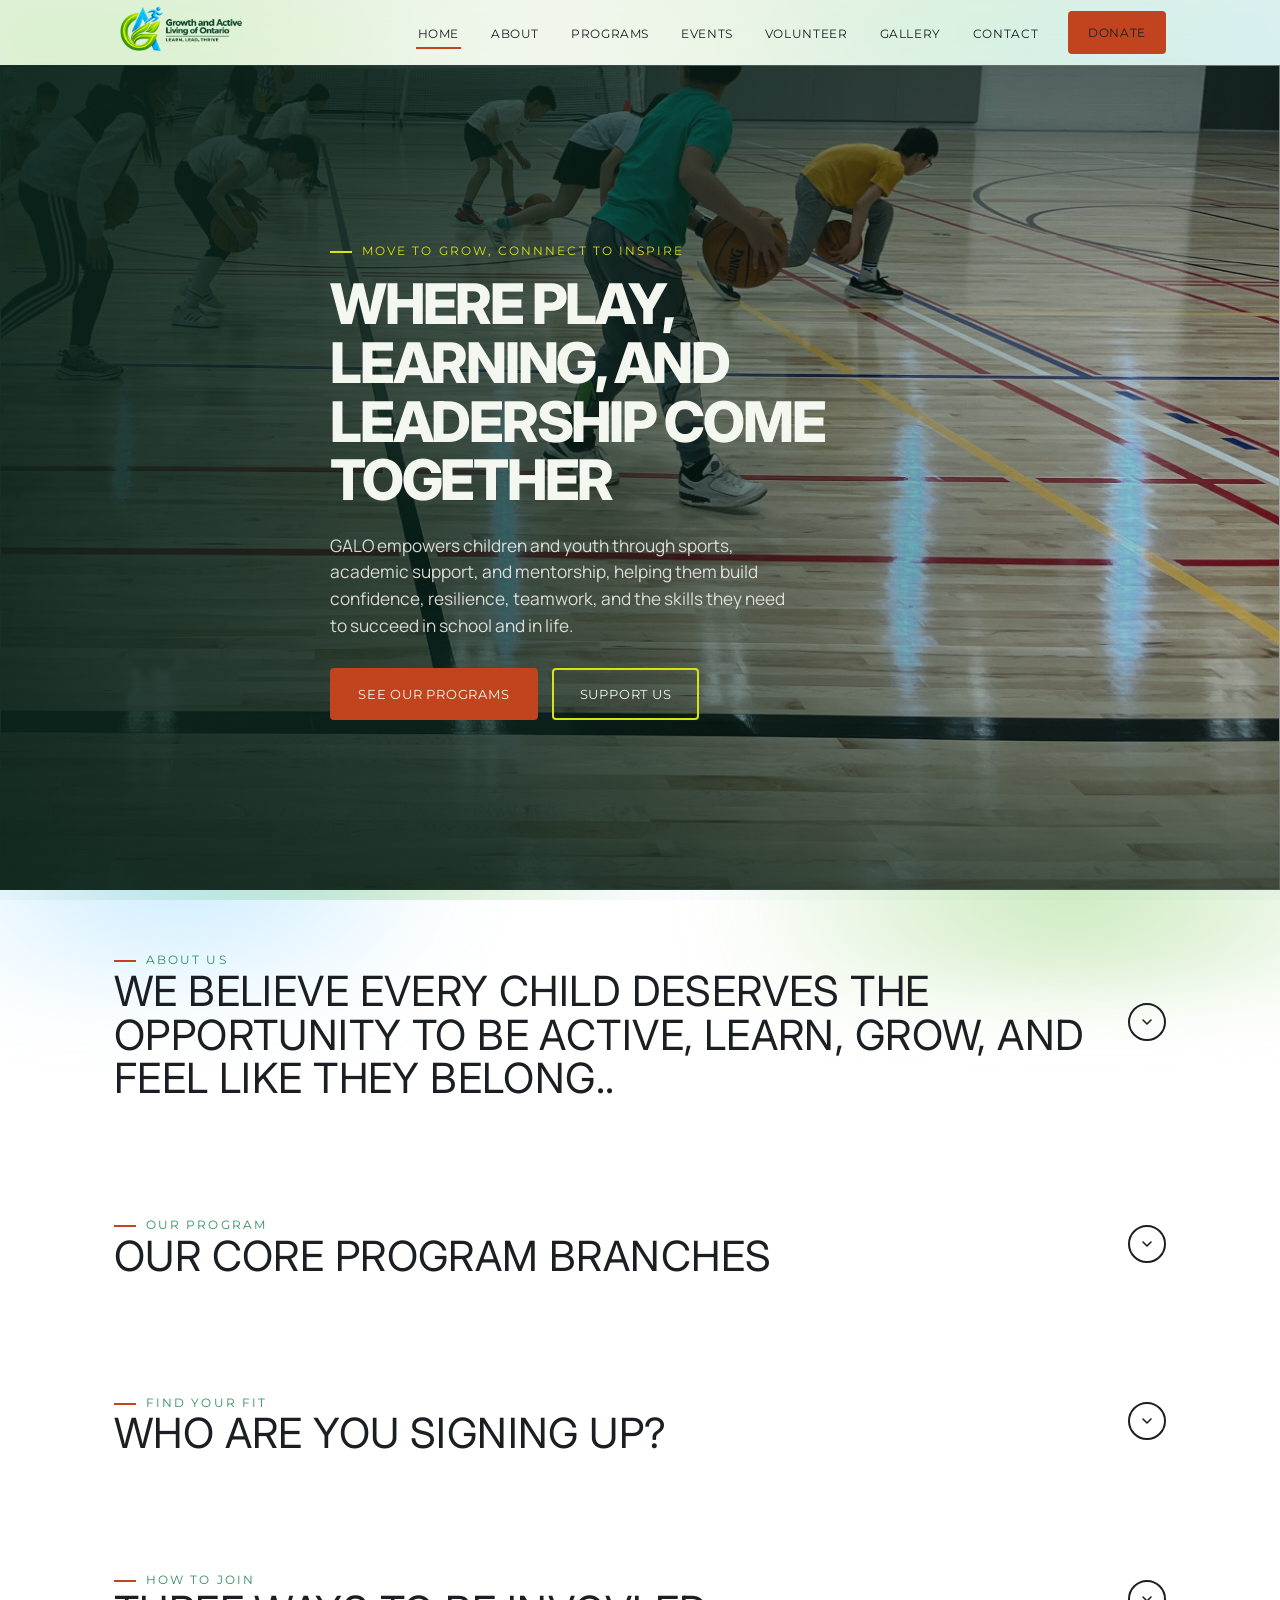
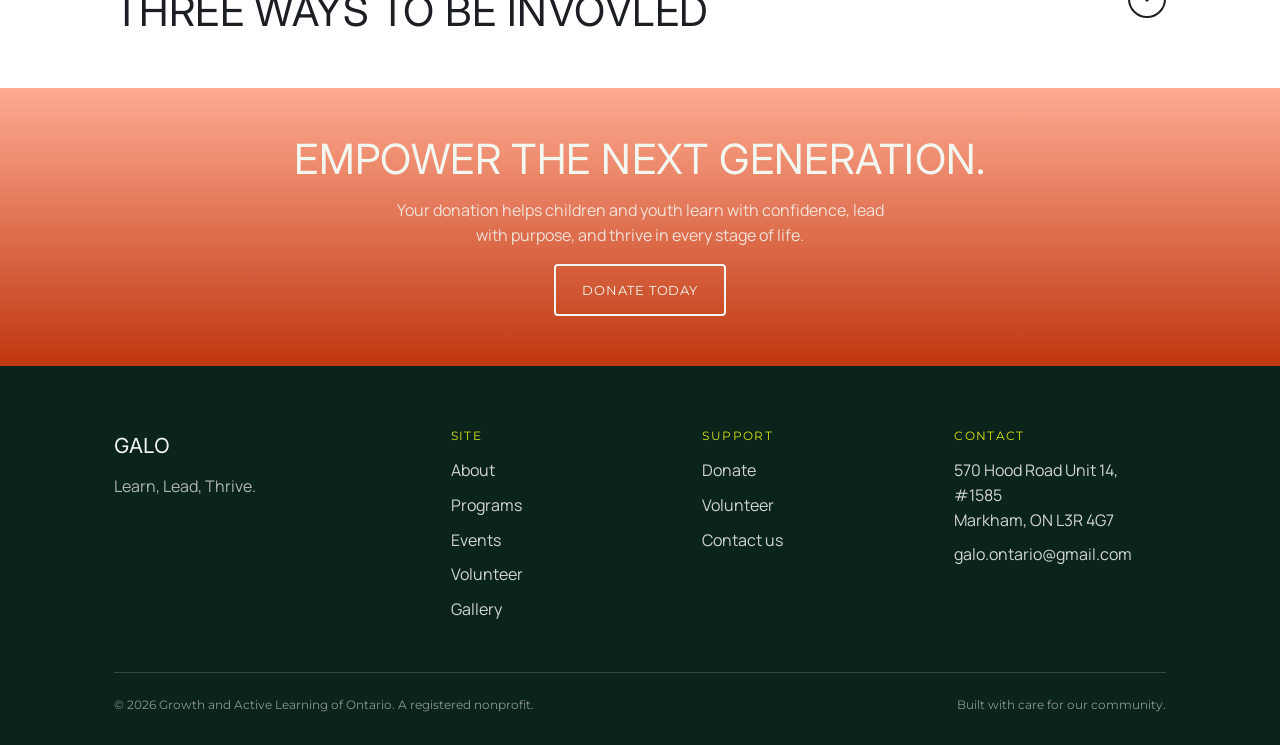
==== index.html @ 9fdf369d "Update Index page, added drop down and gallery page" ====
<!DOCTYPE html>
<html lang="en">
<head>
<meta charset="UTF-8">
<meta name="viewport" content="width=device-width, initial-scale=1.0">
<title>GALO — Growth and Active Living Organization of Ontario</title>
<meta name="description" content="GALO runs sports-based active living programs that build confidence, teamwork, and healthy habits in children and youth.">
<link rel="canonical" href="https://galo-on.org/" />
<link rel="icon" type="image/x-icon" href="images/favicon/favicon.ico">
<link rel="icon" type="image/png" sizes="16x16" href="images/favicon/favicon-16x16.png">
<link rel="icon" type="image/png" sizes="32x32" href="images/favicon/favicon-32x32.png">
<link rel="apple-touch-icon" sizes="180x180" href="images/favicon/apple-touch-icon.png">
<link rel="icon" type="image/png" sizes="192x192" href="images/favicon/android-chrome-192x192.png">
<link rel="preconnect" href="https://fonts.googleapis.com">
<link href="https://fonts.googleapis.com/css2?family=Anton&family=Work+Sans:wght@400;500;600&family=Space+Mono:wght@400;700&display=swap" rel="stylesheet">
<link rel="stylesheet" href="css/styles.css">
</head>
<body>

<!--Adding notice-->
<!-- <div class="launch-banner">
  <div class="wrap">
    <span>🎉 PROUDLY LAUNCHING: GALO (Growth and Active Learning of Ontario) IS NOW LIVE!</span>
  </div>
</div> -->

<header class="site-header">
  <div class="wrap">
    <a href="index.html" class="logo">
      <img src="images/GALO_Fullname_Logo_S1.png" alt="GALO">
    </a>
    <nav>
      <ul class="nav-links">
        <li><a href="index.html">Home</a></li>
        <li><a href="about.html">About</a></li>
        <li><a href="programs.html">Programs</a></li>
        <li><a href="events.html">Events</a></li>
        <li><a href="volunteer.html">Volunteer</a></li>
        <li><a href="gallery.html">Gallery</a></li>
        <li><a href="contact.html">Contact</a></li>
        <li><a href="donate.html" class="btn btn-primary">Donate</a></li>
      </ul>
    </nav>
    <button class="nav-toggle" aria-label="Toggle menu" aria-expanded="false"><span></span></button>
  </div>
</header>

<section class="hero">
  <div class="hero-bg" aria-hidden="true">
    <img src="images/blackboard.jpg" alt="" class="slide slide-1">
    <img src="images/drawing.JPG" alt="" class="slide slide-2">
    <img src="images/basketball.JPG" alt="" class="slide slide-3">
    <img src="images/bike.jpg" alt="" class="slide slide-4">
    <img src="images/treetop.jpg" alt="" class="slide slide-5">
    <img src="images/volunteer.jpg" alt="" class="slide slide-6">
    <div class="hero-bg-overlay"></div>
  </div>
  <div class="wrap">
    <div class="hero-copy">
      <span class="eyebrow">Move to Grow, Connnect to Inspire</span>
      <h1>Where play, learning, and leadership come together</h1>
      <p class="lede">GALO empowers children and youth through sports, academic support, and mentorship, helping them build confidence, resilience, teamwork, and the skills they need to succeed in school and in life.</p>
      <div class="hero-ctas">
        <a href="programs.html" class="btn btn-primary">See our programs</a>
        <a href="donate.html" class="btn btn-secondary btn-on-dark">Support us</a>
      </div>
    </div>
  </div>
</section>

<section class="accordion-section">
  <div class="wrap">
    <button type="button" class="accordion-toggle" aria-expanded="false">
      <div class="accordion-heading">
        <span class="eyebrow">About us</span>
        <h2>We believe every child deserves the opportunity to be active, learn, grow, and feel like they belong..</h2>
      </div>
      <span class="accordion-chevron" aria-hidden="true">
        <svg viewBox="0 0 24 24" fill="none" stroke="currentColor" stroke-width="2.4" stroke-linecap="round" stroke-linejoin="round"><path d="M6 9l6 6 6-6"/></svg>
      </span>
    </button>
    <div class="accordion-panel">
      <div class="two-col">
        <div>
          <p>GALO, which stands for Growth and Active Living Organization of Ontario, reflects its mission of empowering children and youth across Ontario through movement, mentorship, and personal growth.</p>
          <p>The organization promotes both mental and physical well-being by offering sports, recreational activities, and active living programs designed for children and youth of all abilities. Guided by the belief that every child deserves the opportunity to thrive, regardless of age or ability, GALO is committed to creating inclusive experiences that help young people build confidence, develop healthy habits, and reach their full potential.</p>
          <a href="about.html" class="card-link">Learn more about our organization</a>
        </div>
        <div class="quotes">
          <div class="quote-block">
            <div class="quote">
              "If you trust play, you will not have to control your child's development as much. Play will raise the child in ways you can never imagine."
            </div>
            <span class="quote-attr">
              — Vince Gowmon
            </span>
          </div>

          <div class="quote-block">
            <div class="quote">
              "Children learn as they play. Most importantly, in play children learn how to learn."
            </div>
            <span class="quote-attr">
              — O. Fred Donaldson
            </span>
          </div>
        </div>
      </div>
    </div>
  </div>
</section>

<!-- <div class="lane-divider">
  <div class="wrap">
    <span class="lane-badge">L2</span>
    <span class="lane-label">Programs</span>
    <hr>
  </div>
</div> -->

<section class="accordion-section">
  <div class="wrap">
    <button type="button" class="accordion-toggle" aria-expanded="false">
      <div class="accordion-heading">
        <span class="eyebrow">OUR PROGRAM</span>
        <h2>OUR CORE PROGRAM BRANCHES</h2>
      </div>
      <span class="accordion-chevron" aria-hidden="true">
        <svg viewBox="0 0 24 24" fill="none" stroke="currentColor" stroke-width="2.4" stroke-linecap="round" stroke-linejoin="round"><path d="M6 9l6 6 6-6"/></svg>
      </span>
    </button>
    <div class="accordion-panel">
      <p>GALO offers youth sports and academic development programs across our community. We provide premium, non-competitive multi-sport training and homework help where every child belongs.</p>
      <div class="grid grid-3">
        <div class="card" data-reveal>
          <span class="tag">Ages 6–12</span>
          <h3>Children Program</h3>
          <p>Multi-sport where kids built around teamwork and following through on commitments.</p>
          <a href="programs.html" class="card-link">Learn more</a>
        </div>
        <div class="card" data-reveal>
          <span class="tag">Ages 13–18</span>
          <h3>Youth Program</h3>
          <p>Older youth train younger participants and referee games, building leadership skills on top of athletic ones.</p>
          <a href="programs.html" class="card-link">Learn more</a>
        </div>
        <div class="card" data-reveal>
          <span class="tag">Family Fun</span>
          <h3>Drop-In Events</h3>
          <p>Enjoy fun-filled drop-in events where families can play, connect, and create lasting memories together.</p>
          <a href="programs.html" class="card-link">Learn more</a>
        </div>
      </div>
    </div>
  </div>
</section>

<!-- <div class="lane-divider">
  <div class="wrap">
    <span class="lane-badge">?</span>
    <span class="lane-label">Not sure where to start</span>
    <hr>
  </div>
</div> -->

<section class="accordion-section">
  <div class="wrap">
    <button type="button" class="accordion-toggle" aria-expanded="false">
      <div class="accordion-heading">
        <span class="eyebrow">Find your fit</span>
        <h2>Who are you signing up?</h2>
      </div>
      <span class="accordion-chevron" aria-hidden="true">
        <svg viewBox="0 0 24 24" fill="none" stroke="currentColor" stroke-width="2.4" stroke-linecap="round" stroke-linejoin="round"><path d="M6 9l6 6 6-6"/></svg>
      </span>
    </button>
    <div class="accordion-panel">
    <p>Tap an option and we'll point you to the right program in one click.</p>

    <div class="finder" data-finder>
      <div class="finder-buttons">
        <button type="button" class="finder-btn" data-finder-target="kids">A child, age 6–12</button>
        <button type="button" class="finder-btn" data-finder-target="teens">A youth, age 13–18</button>
        <!-- <button type="button" class="finder-btn" data-finder-target="adult">Myself (adult)</button> -->
        <button type="button" class="finder-btn" data-finder-target="family">Family - including Adult</button>
      </div>

      <div class="finder-result" data-finder-result hidden>
        <div class="finder-result-inner">
          <div data-finder-panel="kids" hidden>
            <span class="tag">Ages 6–12</span>
            <h3>Child Program</h3>
            <p>Multi-sport where kids built around teamwork and following through on commitments.</p>
            <a href="programs.html#register" class="btn btn-primary">Register for this program</a>
          </div>
          <div data-finder-panel="teens" hidden>
            <span class="tag">Ages 13–18</span>
            <h3>Youth Leadership Sports</h3>
            <p>Teens train alongside younger leagues as junior coaches and referees, building leadership on top of the sports they already play.</p>
            <a href="programs.html#register" class="btn btn-primary">Register for this program</a>
          </div>
          <!-- <div data-finder-panel="adult" hidden>
            <span class="tag">Adults, all levels</span>
            <h3>Adult Rec &amp; Fitness Nights</h3>
            <p>Weekly drop-in basketball, soccer, and fitness circuits — no team commitment required, just show up on Wednesdays.</p>
            <a href="programs.html#register" class="btn btn-primary">Register for this program</a>
          </div> -->
          <div data-finder-panel="family" hidden>
            <span class="tag">All ages</span>
            <h3>Family Fun Time</h3>
            <p>Our Drop In events, family and friends fun time!</p>
            <a href="events.html" class="btn btn-primary">See upcoming clinic dates</a>
          </div>
        </div>
      </div>
    </div>
    </div>
  </div>
</section>

<!-- <div class="lane-divider">
  <div class="wrap">
    <span class="lane-badge">!</span>
    <span class="lane-label">Get involved</span>
    <hr>
  </div>
</div> -->

<section class="accordion-section">
  <div class="wrap">
    <button type="button" class="accordion-toggle" aria-expanded="false">
      <div class="accordion-heading">
        <span class="eyebrow">How to join</span>
        <h2>Three ways to be invovled</h2>
      </div>
      <span class="accordion-chevron" aria-hidden="true">
        <svg viewBox="0 0 24 24" fill="none" stroke="currentColor" stroke-width="2.4" stroke-linecap="round" stroke-linejoin="round"><path d="M6 9l6 6 6-6"/></svg>
      </span>
    </button>
    <div class="accordion-panel">
      <div class="steps">
        <div class="step" data-reveal>
          <span class="step-num">01</span>
          <div>
            <h3>Join a program</h3>
            <p>Sign your child up for a program, or grab a spot in the drop-in events.</p>
          </div>
        </div>
        <div class="step" data-reveal>
          <span class="step-num">02</span>
          <div>
            <h3>Volunteer your time</h3>
            <p>Sports programs, community events, coaching and mentoring, and many more!</p>
          </div>
        </div>
        <div class="step" data-reveal>
          <span class="step-num">03</span>
          <div>
            <h3>Support with a gift</h3>
            <p>We welcome donations!</p>
            <p class="donation-note">
              *Your contribution directly funds our youth initiatives. As a non-profit organization, we cannot issue tax receipts for donations. However, your support is invaluable in helping us continue our mission of empowering children and youth through sports and active learning.
            </p>
          </div>
        </div>
      </div>
    </div>
  </div>
</section>

<section class="cta-banner">
  <div class="wrap">
    <h2>Empower the Next Generation.</h2>
    <p>Your donation helps children and youth learn with confidence, lead with purpose, and thrive in every stage of life.</p>
    <a href="donate.html" class="btn btn-secondary">Donate today</a>
  </div>
</section>

<footer class="site-footer">
  <div class="wrap">
    <div class="footer-grid">
      <div>
        <div class="footer-logo">GALO</div>
        <p style="color: rgba(246,245,239,0.7); max-width: 32ch;">Learn, Lead, Thrive.</p>
      </div>
      <div>
        <h4>Site</h4>
        <ul>
          <li><a href="about.html">About</a></li>
          <li><a href="programs.html">Programs</a></li>
          <li><a href="events.html">Events</a></li>
          <li><a href="volunteer.html">Volunteer</a></li>
          <li><a href="gallery.html">Gallery</a></li>
        </ul>
      </div>
      <div>
        <h4>Support</h4>
        <ul>
          <li><a href="donate.html">Donate</a></li>
          <li><a href="volunteer.html">Volunteer</a></li>
          <li><a href="contact.html">Contact us</a></li>
        </ul>
      </div>
      <div>
        <h4>Contact</h4>
        <ul>
          <li>570 Hood Road Unit 14, #1585<br>Markham, ON L3R 4G7</li>
          <li><a href="mailto:galo.ontario@gmail.com">galo.ontario@gmail.com</a></li>
          <!-- <li>(555) 010-2020</li> -->
        </ul>
      </div>
    </div>
    <div class="footer-bottom">
      <span>&copy; 2026 Growth and Active Learning of Ontario. A registered nonprofit.</span>
      <span>Built with care for our community.</span>
    </div>
  </div>
</footer>

<script src="js/main.js"></script>
</body>
</html>
---- css/styles.css ----
/* ==========================================================================
   GALO — Growth and Active Learning of Ontario
   ========================================================================== */

@import url('https://fonts.googleapis.com/css2?family=Inter:wght@400;500;600;700&family=Manrope:wght@400;500;600;700;800&family=Space+Mono:wght@400;700&family=Montserrat:wght@400;500;600;700;800&family=Poppins:wght@400;500;600;700;800&family=Syne:wght@400;500;600;700;800&display=swap');

:root {
  /* Color */
  --forest: #14392C;
  --forest-deep: #0B241B;
  --turf: #2F8F5B;
  --turf-light: #45AC72;
  --chalk: #F3F7F0;
  --chalk-dim: #E4ECDC;
  --optic: #d9e313;
  --clay: #C1441E;
  --orange: #ffab92;
  --orange-dark: #bf370f;
  --ink: #1B1E22;
  --ink-soft: #4A5058;
  --light-green: #8DD06C;
  --dark-green: #115D33;
  --light-blue: #90E0EF;
  --dark-blue: #03045E;
  --line: rgba(0, 1, 1, 0.12);
  --line-on-dark: rgba(246, 245, 239, 0.18);

  /* Type */
  --font-display: "Inter", sans-serif;
  --font-body: "Manrope", sans-serif;
  --font-mono: "Montserrat", monospace;

  /* Layout */
  --max-w: 1180px;
  --gutter: clamp(20px, 5vw, 64px);
  --radius: 4px;
}

* { box-sizing: border-box; }
html { scroll-behavior: smooth; }

body {
  margin: 0;
  font-family: var(--font-body);
  color: var(--ink);
  line-height: 1.55;
  -webkit-font-smoothing: antialiased;
  overflow-x: hidden;

  background:
    radial-gradient(circle at 12% 8%, rgba(141,208,108,.55), transparent 30%),
    radial-gradient(circle at 88% 18%, rgba(116,205,255,.55), transparent 32%),
    radial-gradient(circle at 25% 88%, rgba(141,208,108,.45), transparent 28%),
    linear-gradient(180deg, var(--chalk) 0%, #f9fcfd 100%);

  background-attachment: fixed;
  position: relative;
}

/* Soft background glow — layer 1 (slow drift) */

body::before{
  content:"";
  position:fixed;
  inset:-10%;
  z-index:-2;
  pointer-events:none;

  background:
      radial-gradient(circle 420px at 8% 12%, rgba(141,208,108,.55), transparent),
      radial-gradient(circle 520px at 92% 18%, rgba(116,205,255,.55), transparent),
      radial-gradient(circle 360px at 78% 88%, rgba(141,208,108,.45), transparent);

  filter: blur(35px);
  animation: driftA 6s ease-in-out infinite alternate;
  will-change: transform;
}

/* Soft background glow — layer 2 (counter drift, adds depth) */

body::after{
  content:"";
  position:fixed;
  inset:-10%;
  z-index:-2;
  pointer-events:none;

  background:
      radial-gradient(circle 300px at 20% 82%, rgba(116,205,255,.45), transparent),
      radial-gradient(circle 460px at 70% 6%, rgba(141,208,108,.45), transparent);

  filter: blur(40px);
  animation: driftB 7s ease-in-out infinite alternate;
  will-change: transform;
}

@keyframes driftA {
  0%   { transform: translate(0, 0) scale(1); }
  50%  { transform: translate(2%, -1.5%) scale(1.04); }
  100% { transform: translate(-1.5%, 2%) scale(1); }
}

@keyframes driftB {
  0%   { transform: translate(0, 0) scale(1.02); }
  50%  { transform: translate(-2%, 1.5%) scale(1); }
  100% { transform: translate(1.5%, -2%) scale(1.05); }
}

img { max-width: 100%; display: block; }
a { color: inherit; }

.launch-banner {
  background: var(--clay);
  color: var(--chalk);
  text-align: center;
  padding: 10px 0;
}
.launch-banner span {
  font-family: var(--font-mono);
  font-size: 0.85rem;
  letter-spacing: 0.06em;
}

.wrap {
  max-width: var(--max-w);
  margin: 0 auto;
  padding-left: var(--gutter);
  padding-right: var(--gutter);
}

h1, h2, h3, h4 {
  font-family: var(--font-display);
  font-weight: 400;
  letter-spacing: 0.01em;
  line-height: 1.05;
  margin: 0 0 0.4em;
  text-transform: uppercase;
}

h1 { font-size: clamp(2.4rem, 5.5vw, 4.2rem); font-weight: 800; letter-spacing: -0.04em;}
h2 { font-size: clamp(1.8rem, 4vw, 2.6rem); }
h3 { font-size: 1.25rem; }

p { margin: 0 0 1em; color: var(--ink-soft); }

.donation-note {
  font-size: 0.8rem;
  color: #5b5a5a;
  margin-top: 0rem;
}

.eyebrow {
  display: inline-flex;
  align-items: center;
  gap: 10px;
  font-family: var(--font-mono);
  font-size: 0.72rem;
  letter-spacing: 0.18em;
  text-transform: uppercase;
  color: var(--turf);
  margin-bottom: 14px;
}
.eyebrow::before {
  content: "";
  width: 22px;
  height: 2px;
  background: var(--clay);
  display: inline-block;
}

/* Buttons -------------------------------------------------------------- */
.btn {
  display: inline-flex;
  align-items: center;
  gap: 8px;
  font-family: var(--font-mono);
  font-size: 0.82rem;
  letter-spacing: 0.06em;
  text-transform: uppercase;
  text-decoration: none;
  padding: 14px 26px;
  border-radius: var(--radius);
  border: 2px solid var(--forest);
  transition: transform 0.15s ease, background 0.15s ease, color 0.15s ease;
}
.btn-primary {
  background: var(--clay);
  border-color: var(--clay);
  color: var(--chalk);
}
.btn-primary:hover { transform: translateY(-2px); background: #a83a19; }
.btn-secondary {
  background: transparent;
  color: var(--forest);
}
.btn-secondary:hover { transform: translateY(-2px); background: var(--forest); color: var(--chalk); }
.btn-on-dark {
  border-color: var(--optic);
  color: var(--chalk);
}
.btn-on-dark:hover { background: var(--optic); color: var(--forest-deep); }

/* Header / nav ----------------------------------------------------------- */
.site-header {
  position: sticky;
  top: 0;
  z-index: 50;
  background: rgba(243, 247, 240, 0.72);
  backdrop-filter: blur(14px) saturate(140%);
  -webkit-backdrop-filter: blur(14px) saturate(140%);
  /* border-bottom: 2px dashed var(--line); */
}
.site-header .wrap {
  display: flex;
  align-items: center;
  justify-content: space-between;
  padding-top: 5px;
  padding-bottom: 5px;
}
.logo {
  font-family: var(--font-display);
  font-size: 1.4rem;
  text-decoration: none;
  color: var(--forest);
  letter-spacing: 0.02em;
  display: flex;
  align-items: center;
  gap: 10px;
  flex-shrink: 0;
}

.logo img {
  height: 95px;
  width: auto;
  margin-top: -20px;
  margin-bottom: -20px;
  flex-shrink: 0;
}

.logo .dot { width: 10px; height: 10px; border-radius: 50%; background: var(--clay); display: inline-block; }

@media (max-width: 480px) {
  .logo img {
    height: 70px;
    margin-top: -12px;
    margin-bottom: -12px;
  }
}

.nav-links {
  display: flex;
  gap: 28px;
  list-style: none;
  margin: 0;
  padding: 0;
  align-items: center;
}
.nav-links a {
  text-decoration: none;
  font-family: var(--font-mono);
  font-size: 0.78rem;
  letter-spacing: 0.05em;
  text-transform: uppercase;
  color: var(--ink);
  padding: 6px 2px;
  border-bottom: 2px solid transparent;
}
.nav-links a:hover, .nav-links a.active { border-bottom-color: var(--clay); }
.nav-links .btn { padding: 10px 18px; }

.nav-toggle {
  display: none;
  background: none;
  border: 2px solid var(--forest);
  border-radius: var(--radius);
  padding: 8px 10px;
  cursor: pointer;
}
.nav-toggle span, .nav-toggle span::before, .nav-toggle span::after {
  content: ""; display: block; width: 20px; height: 2px; background: var(--forest); position: relative;
}
.nav-toggle span::before { position: absolute; top: -6px; }
.nav-toggle span::after { position: absolute; top: 6px; }

/* Hero -------------------------------------------------------------------*/
.hero {
  background: linear-gradient(180deg, var(--light-green) 0%, var(--dark-green) 70%);
  color: var(--chalk);
  position: relative;
  overflow: hidden;
}
.hero .wrap {
  padding-top: clamp(20px, 3vw, 20px);
  padding-bottom: clamp(20px, 3vw, 20px);
  display: grid;
  grid-template-columns: 1fr 1.15fr;
  gap: 40px;
  align-items: center;
  position: relative;
  z-index: 2;
}
.hero h1 { color: var(--chalk); font-size: clamp(2.2rem, 4.5vw, 3.5rem); }
.hero .eyebrow { color: var(--optic); }
.hero .eyebrow::before { background: var(--optic); }
.hero p.lede { color: rgba(246,245,239,0.85); font-size: 1.08rem; max-width: 42ch; }
.hero-ctas { display: flex; gap: 14px; flex-wrap: wrap; margin-top: 28px; }
/* .hero-lanes {
  position: absolute; inset: 0;
  background: repeating-linear-gradient(
    180deg,
    transparent 0px, transparent 46px,
    rgba(246,245,239,0.05) 46px, rgba(246,245,239,0.05) 48px
  );
  z-index: 1;
} */
.hero-side-fact {
  border-left: 2px solid var(--optic);
  padding-left: 18px;
  font-family: var(--font-mono);
  font-size: 0.85rem;
  color: rgba(246,245,239,0.75);
}

.hero-frame {
    position: relative;
    width: 100%;
    aspect-ratio: 4/3;
    overflow: hidden;

    box-shadow:
        0 10px 25px rgba(0,0,0,.12),
        0 30px 70px rgba(17,93,51,.22),
        0 0 60px rgba(141,208,108,.18);

    transition:
      transform .35s ease,
      box-shadow .35s ease;
}

.hero-slideshow {
    position: relative;
    width: 100%;
    aspect-ratio: 4/3;

    overflow: hidden;
    border-radius: 24px;
}

.hero-slideshow:hover {
    transform:
        translateY(-6px)
        scale(1.01);

    box-shadow:
        0 20px 45px rgba(0,0,0,.18),
        0 40px 90px rgba(17,93,51,.28),
        0 0 80px rgba(141,208,108,.25);
}

.hero-slideshow .slide {
    position: absolute;
    inset: 0;

    width: 100%;
    height: 100%;

    object-fit: cover;
    display: block;
    background: transparent;
    border-radius: inherit;
}

.hero-slideshow::after {
    content: "";

    position: absolute;
    inset: 0;

   background:
           /* top */
        linear-gradient(to bottom,
            rgba(141,208,108,.30) 0%,
            transparent 12%),

        /* bottom */
        linear-gradient(to top,
            rgba(17,93,51,.45) 0%,
            transparent 18%),

        /* left */
        linear-gradient(to right,
            rgba(70,150,70,.25) 0%,
            transparent 10%),

        /* right */
        linear-gradient(to left,
            rgba(40,100,50,.25) 0%,
            transparent 10%);

    /* pointer-events: none; */
}

.hero-slideshow img {
  position: absolute;
  inset: 0;
  width: 100%;
  height: 100%;
  object-fit: cover;
}

.hero-slideshow .slide {
    animation:
        fade 24s infinite ease-in-out,
        zoom 24s infinite linear;
    animation-fill-mode: backwards;
}

@keyframes zoom {
    from {
        transform: scale(1);
    }
    to {
        transform: scale(1.08);
    }
}

.hero-slideshow img:nth-child(1) {
  animation-delay: 0s;
}

.hero-slideshow img:nth-child(2) {
  animation-delay: 4s;
}

.hero-slideshow img:nth-child(3) {
  animation-delay: 8s;
}

.hero-slideshow img:nth-child(4) {
  animation-delay: 12s;
}

.hero-slideshow img:nth-child(5) {
  animation-delay: 16s;
}

.hero-slideshow img:nth-child(6) {
  animation-delay: 20s;
}

@keyframes fade {
  0%   { opacity: 0; }
  4%   { opacity: 1; }   /* fade in */
  15%  { opacity: 1; }   /* stay visible */
  18%  { opacity: 0; }   /* slow fade out */
  100% { opacity: 0; }
}

@media (prefers-reduced-motion: reduce) {
  .hero-slideshow .slide { animation: none; opacity: 0; }
  .hero-slideshow .slide-1 { opacity: 1; }
}

/* Plain sections (no gradient class) — give them the same living glow ---- */
section:not([class]) {
  position: relative;
  isolation: isolate;
  overflow: hidden;
}
section:not([class])::before {
  content: "";
  position: absolute;
  inset: -20%;
  z-index: -1;
  pointer-events: none;

  background:
    radial-gradient(circle 380px at 12% 18%, rgba(141,208,108,.55), transparent),
    radial-gradient(circle 420px at 88% 82%, rgba(116,205,255,.55), transparent);

  filter: blur(40px);
  animation: driftA 5s ease-in-out infinite alternate;
}

/* Lane divider — signature section break --------------------------------- */
.lane-divider {
  position: relative;
  padding: 10px 0;
  /* background: repeating-linear-gradient(
    180deg,
    var(--chalk-dim) 0px, var(--chalk-dim) 3px,
    transparent 3px, transparent 14px
  ); */
  margin: 0;
}
.lane-divider .wrap { display: flex; align-items: center; gap: 16px; padding-top: 6px; padding-bottom: 6px; }
.lane-badge {
  width: 34px; height: 34px; border-radius: 50%;
  border: 2px solid var(--forest);
  display: flex; align-items: center; justify-content: center;
  font-family: var(--font-mono); font-size: 0.75rem; color: var(--forest);
  flex-shrink: 0; background: var(--chalk);
}
.lane-label {
  font-family: var(--font-mono);
  font-size: 0.72rem;
  letter-spacing: 0.2em;
  text-transform: uppercase;
  color: var(--ink-soft);
}
.lane-divider hr { flex: 1; border: none; border-top: 2px solid var(--line); margin: 0; }

/* Sections ----------------------------------------------------------------*/
section { padding: clamp(20px, 4vw, 50px) 0; }
.section-turf { background: linear-gradient(180deg, var(--light-blue) 0%, var(--dark-blue) 70%) }
.section-turf h2, .section-turf .eyebrow { color: var(--chalk); }
.section-turf p {color: #9adf65; }
.section-turf .eyebrow::before { background: var(--optic); }
.section-navy { background: var(--forest); color: var(--chalk); }
.section-navy h2 { color: var(--chalk); }
.section-head { max-width: 100ch; margin-bottom: 44px; }

/* Scoreboard stat strip ---------------------------------------------------*/
.scoreboard {
  background: var(--forest-deep);
  border-radius: var(--radius);
  display: grid;
  grid-template-columns: repeat(auto-fit, minmax(150px, 1fr));
}
.scoreboard .stat {
  padding: 30px 24px;
  border-right: 1px solid var(--line-on-dark);
  text-align: center;
}
.scoreboard .stat:last-child { border-right: none; }
.scoreboard .stat .num {
  font-family: var(--font-mono);
  font-size: clamp(1.9rem, 4vw, 2.6rem);
  color: var(--optic);
  display: block;
  letter-spacing: 0.02em;
}
.scoreboard .stat .label {
  font-family: var(--font-mono);
  font-size: 0.68rem;
  letter-spacing: 0.1em;
  text-transform: uppercase;
  color: rgba(246,245,239,0.7);
  margin-top: 6px;
  display: block;
}

/* Card grids ---------------------------------------------------------------*/
.grid {
  display: grid;
  gap: 26px;
}

.grid-3 { grid-template-columns: repeat(auto-fit, minmax(min(360px, 100%), 1fr)); }
.grid-2 { grid-template-columns: repeat(auto-fit, minmax(min(360px, 100%), 1fr)); }

.card {
  background: #fff;
  border: 2px solid var(--line);
  border-radius: var(--radius);
  padding: 28px;
  transition: border-color 0.15s ease, transform 0.15s ease;
}
.card:hover { border-color: var(--turf); transform: translateY(-3px); }
.card .tag {
  font-family: var(--font-mono);
  font-size: 0.68rem;
  letter-spacing: 0.1em;
  text-transform: uppercase;
  color: var(--clay);
  display: block;
  margin-bottom: 10px;
}
.card h3 { margin-bottom: 10px; }
.card p:last-child { margin-bottom: 0; }
.card p { color: var(--ink-soft); }
.card a.card-link {
  font-family: var(--font-mono);
  font-size: 0.78rem;
  text-transform: uppercase;
  letter-spacing: 0.05em;
  text-decoration: none;
  color: var(--forest);
  border-bottom: 2px solid var(--clay);
  padding-bottom: 2px;
}

.program {
  margin: 1.5rem 0;
}

/* Numbered steps (a real sequence, so numbers are earned) ------------------*/
.steps { counter-reset: step; display: grid; gap: 0; }
.step {
  display: grid;
  grid-template-columns: 70px 1fr;
  gap: 20px;
  padding: 26px 0;
  border-top: 2px solid var(--line);
}
.step:last-child { border-bottom: 2px solid var(--line); }
.step .step-num {
  font-family: var(--font-mono);
  font-size: 1.6rem;
  color: var(--clay);
}
.step h3 { margin-bottom: 6px; }

/* Quote / -------------------------------------------------------*/
.quote-block {
  margin-bottom: 3rem;
}

.quote-block:last-child {
  margin-bottom: 0;
}

.quote {
  border-left: 4px solid var(--optic);
  padding-left: 26px;
  font-family: var(--font-display);
  font-size: clamp(1.3rem, 2.6vw, 1.9rem);
  font-style: italic;
  text-transform: none;
  line-height: 1.3;
  max-width: 46ch;
}
.quote-attr {
  display: block;
  font-family: var(--font-mono);
  font-size: 0.8rem;
  text-transform: uppercase;
  letter-spacing: 0.05em;
  color: var(--ink-soft);
  margin-top: 16px;
}

/* CTA banner -----------------------------------------------------------------*/
.cta-banner {
  background: linear-gradient(180deg, var(--orange) 0%, var(--orange-dark) 100%);
  color: var(--chalk);
  text-align: center;
}
.cta-banner h2 { color: var(--chalk); }
.cta-banner p { color: rgba(246,245,239,0.85); max-width: 50ch; margin-left: auto; margin-right: auto; }
.cta-banner .btn-secondary { border-color: var(--chalk); color: var(--chalk); }
.cta-banner .btn-secondary:hover { background: var(--chalk); color: var(--clay); }

/* Tables (events) --------------------------------------------------------*/
.event-table { width: 100%; border-collapse: collapse; }
.event-table th, .event-table td {
  text-align: left;
  padding: 16px 12px;
  border-bottom: 2px solid var(--line);
}
.event-table th {
  font-family: var(--font-mono);
  font-size: 0.7rem;
  letter-spacing: 0.1em;
  text-transform: uppercase;
  color: var(--ink-soft);
}
.event-table .date-badge {
  font-family: var(--font-mono);
  background: var(--forest);
  color: var(--optic);
  padding: 6px 10px;
  border-radius: var(--radius);
  font-size: 0.78rem;
  display: inline-block;
}

/* Forms --------------------------------------------------------------------*/
.form-grid { display: grid; gap: 20px; max-width: 620px; }
.field { display: flex; flex-direction: column; gap: 8px; }
.field label {
  font-family: var(--font-mono);
  font-size: 0.72rem;
  letter-spacing: 0.08em;
  text-transform: uppercase;
  color: var(--ink-soft);
}
.field input, .field select, .field textarea {
  font-family: var(--font-body);
  font-size: 1rem;
  padding: 12px 14px;
  border: 2px solid var(--line);
  border-radius: var(--radius);
  background: #fff;
  color: var(--ink);
}
.field input:focus, .field select:focus, .field textarea:focus {
  outline: none;
  border-color: var(--turf);
}
.field-row { display: grid; grid-template-columns: 1fr 1fr; gap: 20px; }
.form-note { font-size: 0.85rem; color: var(--ink-soft); }
.form-success {
  display: none;
  background: var(--turf);
  color: var(--chalk);
  padding: 18px 22px;
  border-radius: var(--radius);
  font-family: var(--font-mono);
  font-size: 0.9rem;
}
.form-success.visible { display: block; }

/* Donate tiers ---------------------------------------------------------------*/
.tier-grid { display: grid; grid-template-columns: repeat(auto-fit, minmax(220px, 1fr)); gap: 22px; }
.tier {
  border: 2px solid var(--line);
  border-radius: var(--radius);
  padding: 26px;
  text-align: center;
  background: #fff;
}
.tier .amount {
  font-family: var(--font-mono);
  font-size: 2rem;
  color: var(--clay);
  display: block;
  margin-bottom: 10px;
}
.tier.featured { border-color: var(--turf); border-width: 3px; position: relative; }
.tier.featured::before {
  content: "MOST COMMON";
  position: absolute; top: -13px; left: 50%; transform: translateX(-50%);
  background: var(--turf); color: var(--chalk);
  font-family: var(--font-mono); font-size: 0.62rem; letter-spacing: 0.1em;
  padding: 4px 10px; border-radius: 999px;
}

/* Values / icons grid -----------------------------------------------------*/
.value-item { text-align: left; }
.value-icon {
  width: 44px; height: 44px;
  border: 2px solid var(--forest);
  border-radius: 50%;
  display: flex; align-items: center; justify-content: center;
  margin-bottom: 16px;
}

/* Embedded Google Form / Calendar ------------------------------------------*/
.embed-frame {
  width: 100%;
  border: 2px solid var(--line);
  border-radius: var(--radius);
  background: var(--light-blue);
  overflow: hidden;
}
.embed-frame iframe {
  width: 100%;
  border: none;
  background: var(--light-blue);
  display: block;
}
.embed-note {
  display: flex;
  align-items: center;
  gap: 10px;
  font-family: var(--font-mono);
  font-size: 0.78rem;
  color: var(--ink-soft);
  background: var(--light-blue);
  border-radius: var(--radius);
  padding: 12px 16px;
  margin-bottom: 20px;
}

.add-to-cal {
  display: inline-flex;
  align-items: center;
  gap: 6px;
  font-family: var(--font-mono);
  font-size: 0.68rem;
  letter-spacing: 0.05em;
  text-transform: uppercase;
  text-decoration: none;
  color: var(--forest);
  border: 2px solid var(--forest);
  border-radius: var(--radius);
  padding: 6px 12px;
  white-space: nowrap;
  transition: background 0.15s ease, color 0.15s ease;
}
.add-to-cal:hover { background: var(--forest); color: var(--chalk); }

.calendar-cta {
  display: flex;
  justify-content: space-between;
  align-items: center;
  flex-wrap: wrap;
  gap: 16px;
  margin-bottom: 30px;
}

/* Program finder (interactive) ---------------------------------------------*/
.finder-buttons {
  display: flex;
  flex-wrap: wrap;
  gap: 14px;
}
.finder-btn {
  font-family: var(--font-mono);
  font-size: 0.82rem;
  letter-spacing: 0.03em;
  text-transform: uppercase;
  background: #fff;
  border: 2px solid var(--line);
  border-radius: var(--radius);
  padding: 16px 22px;
  cursor: pointer;
  color: var(--ink);
  transition: border-color 0.15s ease, background 0.15s ease, color 0.15s ease, transform 0.15s ease;
}
.finder-btn:hover { border-color: var(--turf); transform: translateY(-2px); }
.finder-btn.active {
  background: var(--forest);
  border-color: var(--forest);
  color: var(--chalk);
}
.finder-result {
  margin-top: 26px;
  border: 2px solid var(--turf);
  border-radius: var(--radius);
  background: #fff;
  overflow: hidden;
  max-height: 0;
  transition: max-height 0.35s ease;
}
.finder-result.open { max-height: 400px; }
.finder-result-inner { padding: 28px; }
.finder-result [data-finder-panel] { animation: finder-fade 0.3s ease; }
@keyframes finder-fade {
  from { opacity: 0; transform: translateY(6px); }
  to { opacity: 1; transform: translateY(0); }
}

/* Scroll-reveal ---------------------------------------------------------------*/
[data-reveal] {
  opacity: 0;
  transform: translateY(16px);
  transition: opacity 0.5s ease, transform 0.5s ease;
}
[data-reveal].in-view {
  opacity: 1;
  transform: translateY(0);
}
.grid [data-reveal]:nth-child(1) { transition-delay: 0s; }
.grid [data-reveal]:nth-child(2) { transition-delay: 0.08s; }
.grid [data-reveal]:nth-child(3) { transition-delay: 0.16s; }
.grid [data-reveal]:nth-child(4) { transition-delay: 0.24s; }
.grid [data-reveal]:nth-child(5) { transition-delay: 0.32s; }
.grid [data-reveal]:nth-child(6) { transition-delay: 0.4s; }
.steps [data-reveal]:nth-child(1) { transition-delay: 0s; }
.steps [data-reveal]:nth-child(2) { transition-delay: 0.1s; }
.steps [data-reveal]:nth-child(3) { transition-delay: 0.2s; }

/* Footer ---------------------------------------------------------------------*/
.site-footer {
  background: var(--forest-deep);
  color: rgba(246,245,239,0.85);
  padding: 64px 0 30px;
}
.footer-grid {
  display: grid;
  grid-template-columns: 1.4fr 1fr 1fr 1fr;
  gap: 40px;
  padding-bottom: 40px;
  border-bottom: 1px solid var(--line-on-dark);
}
.footer-grid h4 {
  font-family: var(--font-mono);
  font-size: 0.72rem;
  letter-spacing: 0.12em;
  color: var(--optic);
  text-transform: uppercase;
  margin-bottom: 16px;
}
.footer-grid ul { list-style: none; margin: 0; padding: 0; }
.footer-grid li { margin-bottom: 10px; }
.footer-grid a { text-decoration: none; color: inherit; }
.footer-grid a:hover { color: var(--optic); }
.footer-logo { font-family: var(--font-display); font-size: 1.3rem; color: var(--chalk); margin-bottom: 12px; }
.footer-bottom {
  display: flex; justify-content: space-between; align-items: center;
  padding-top: 24px; font-family: var(--font-mono); font-size: 0.72rem;
  color: rgba(246,245,239,0.55); flex-wrap: wrap; gap: 12px;
}

/* Page header (for interior pages) -----------------------------------------*/
.page-header {
  background: linear-gradient(180deg, var(--light-green) 0%, var(--dark-green) 100%);
  color: var(--chalk);
  padding: 50px 0 60px;
}
.page-header h1 { color: var(--chalk); font-size: clamp(2.2rem, 5vw, 3.2rem); }
.page-header .eyebrow { color: var(--optic); }
.page-header .eyebrow::before { background: var(--optic); }

/* Utility --------------------------------------------------------------------*/
.text-center { text-align: center; }
.mt-40 { margin-top: 40px; }
.two-col { display: grid; grid-template-columns: 1fr 1fr; gap: 50px; align-items: start; }

/* Reduced motion -------------------------------------------------------------*/
@media (prefers-reduced-motion: reduce) {
  * { transition: none !important; scroll-behavior: auto !important; }
  body::before, body::after { animation: none !important; }
  section:not([class])::before { animation: none !important; }
}

/* Accordion / expandable sections -------------------------------------------*/
.accordion-toggle {
  all: unset;
  box-sizing: border-box;
  display: flex;
  align-items: center;
  justify-content: space-between;
  gap: 24px;
  width: 100%;
  cursor: pointer;
  padding: 4px 0;
}
.accordion-toggle:focus-visible {
  outline: 2px solid var(--turf);
  outline-offset: 6px;
  border-radius: var(--radius);
}
.accordion-toggle .accordion-heading { flex: 1; min-width: 0; }
.accordion-toggle .eyebrow, .accordion-toggle h2 { margin-bottom: 0; }
.accordion-chevron {
  flex-shrink: 0;
  width: 38px;
  height: 38px;
  border-radius: 50%;
  border: 2px solid currentColor;
  display: flex;
  align-items: center;
  justify-content: center;
  transition: transform 0.3s ease, background 0.15s ease, color 0.15s ease;
}
.accordion-chevron svg { width: 16px; height: 16px; }
.accordion-section.open .accordion-chevron { transform: rotate(180deg); }
.accordion-toggle:hover .accordion-chevron { background: var(--forest); color: var(--chalk); border-color: var(--forest); }
.section-turf .accordion-toggle:hover .accordion-chevron,
.section-navy .accordion-toggle:hover .accordion-chevron { background: var(--optic); color: var(--forest-deep); border-color: var(--optic); }

.accordion-panel {
  overflow: hidden;
  max-height: 0;
  opacity: 0;
  transition: max-height 0.4s ease, opacity 0.3s ease, margin-top 0.4s ease;
  margin-top: 0;
}
.accordion-section.open .accordion-panel {
  opacity: 1;
  margin-top: 34px;
}
.accordion-section:not(.open) .accordion-panel * { visibility: hidden; }
.accordion-section.open .accordion-panel * { visibility: visible; }

@media (prefers-reduced-motion: reduce) {
  .accordion-panel { transition: none !important; }
  .accordion-chevron { transition: none !important; }
}

/* Hero — full-bleed background slideshow -------------------------------------*/
.hero { display: flex; align-items: center; min-height: 620px; }
.hero-bg {
  position: absolute;
  inset: 0;
  z-index: 0;
  overflow: hidden;
}
.hero-bg .slide {
  position: absolute;
  inset: 0;
  width: 100%;
  height: 100%;
  object-fit: cover;
}
.hero-bg-overlay {
  position: absolute;
  inset: 0;
  z-index: 1;
  background:
    linear-gradient(90deg, rgba(11,36,27,.92) 0%, rgba(11,36,27,.72) 38%, rgba(11,36,27,.35) 68%, rgba(11,36,27,.15) 100%),
    linear-gradient(180deg, rgba(11,36,27,.35) 0%, transparent 30%, transparent 70%, rgba(11,36,27,.55) 100%);
}
.hero .wrap {
  grid-template-columns: 1fr;
  padding-top: clamp(60px, 10vw, 120px);
  padding-bottom: clamp(60px, 10vw, 120px);
}
.hero-copy { max-width: 62ch; }

@media (max-width: 720px) {
  .hero-bg-overlay {
    background:
      linear-gradient(180deg, rgba(11,36,27,.55) 0%, rgba(11,36,27,.72) 55%, rgba(11,36,27,.92) 100%);
  }
}

/* Gallery page ----------------------------------------------------------------*/
.gallery-stage {
  position: relative;
  width: 100%;
  aspect-ratio: 16/9;
  border-radius: var(--radius);
  overflow: hidden;
  background: var(--forest-deep);
  box-shadow: 0 20px 50px rgba(11,36,27,.25);
}
.gallery-stage img {
  position: absolute;
  inset: 0;
  width: 100%;
  height: 100%;
  object-fit: cover;
  opacity: 0;
  transition: opacity 0.5s ease;
}
.gallery-stage img.active { opacity: 1; }
.gallery-controls {
  position: absolute;
  inset: 0;
  display: flex;
  align-items: center;
  justify-content: space-between;
  padding: 0 16px;
  z-index: 2;
  pointer-events: none;
}
.gallery-arrow {
  pointer-events: auto;
  width: 46px;
  height: 46px;
  border-radius: 50%;
  border: none;
  background: rgba(243,247,240,0.9);
  color: var(--forest);
  font-family: var(--font-mono);
  font-size: 1.2rem;
  cursor: pointer;
  display: flex;
  align-items: center;
  justify-content: center;
  transition: background 0.15s ease, transform 0.15s ease;
}
.gallery-arrow:hover { background: var(--chalk); transform: scale(1.08); }
.gallery-caption {
  position: absolute;
  left: 0; right: 0; bottom: 0;
  z-index: 2;
  padding: 18px 22px;
  background: linear-gradient(0deg, rgba(11,36,27,.85), transparent);
  color: var(--chalk);
  font-family: var(--font-mono);
  font-size: 0.78rem;
  letter-spacing: 0.05em;
  text-transform: uppercase;
}
.gallery-counter {
  position: absolute;
  top: 16px; right: 16px;
  z-index: 2;
  font-family: var(--font-mono);
  font-size: 0.72rem;
  letter-spacing: 0.05em;
  color: var(--chalk);
  background: rgba(11,36,27,.55);
  padding: 6px 12px;
  border-radius: 999px;
}
.gallery-play {
  position: absolute;
  top: 16px; left: 16px;
  z-index: 2;
  font-family: var(--font-mono);
  font-size: 0.68rem;
  letter-spacing: 0.08em;
  text-transform: uppercase;
  color: var(--chalk);
  background: rgba(11,36,27,.55);
  border: none;
  border-radius: 999px;
  padding: 6px 14px;
  cursor: pointer;
}
.gallery-play:hover { background: rgba(11,36,27,.8); }
.gallery-thumbs {
  display: flex;
  gap: 12px;
  overflow-x: auto;
  margin-top: 20px;
  padding-bottom: 6px;
}
.gallery-thumb {
  flex: 0 0 auto;
  width: 92px;
  height: 66px;
  border-radius: var(--radius);
  overflow: hidden;
  border: 2px solid transparent;
  padding: 0;
  cursor: pointer;
  background: none;
  opacity: 0.6;
  transition: opacity 0.15s ease, border-color 0.15s ease;
}
.gallery-thumb img { width: 100%; height: 100%; object-fit: cover; display: block; }
.gallery-thumb:hover { opacity: 0.9; }
.gallery-thumb.active { opacity: 1; border-color: var(--turf); }

/* Responsive -----------------------------------------------------------------*/
@media (max-width: 860px) {
  .hero .wrap { grid-template-columns: 1fr; }
  .footer-grid { grid-template-columns: 1fr 1fr; }
  .two-col { grid-template-columns: 1fr; }
}

@media (max-width: 720px) {
  .nav-links {
    position: fixed; top: 68px; left: 0; right: 0;
    background: var(--chalk);
    flex-direction: column;
    align-items: flex-start;
    padding: 20px var(--gutter) 30px;
    border-bottom: 2px dashed var(--line);
    display: none;
  }
  .nav-links.open { display: flex; }
  .nav-toggle { display: block; }
  .field-row { grid-template-columns: 1fr; }
  .footer-grid { grid-template-columns: 1fr; }
  .footer-bottom { flex-direction: column; align-items: flex-start; }
  .hero { min-height: 480px; }
  .accordion-toggle { align-items: flex-start; }
  .accordion-chevron { width: 30px; height: 30px; }
  .gallery-arrow { width: 38px; height: 38px; }
  .gallery-thumb { width: 72px; height: 52px; }
}
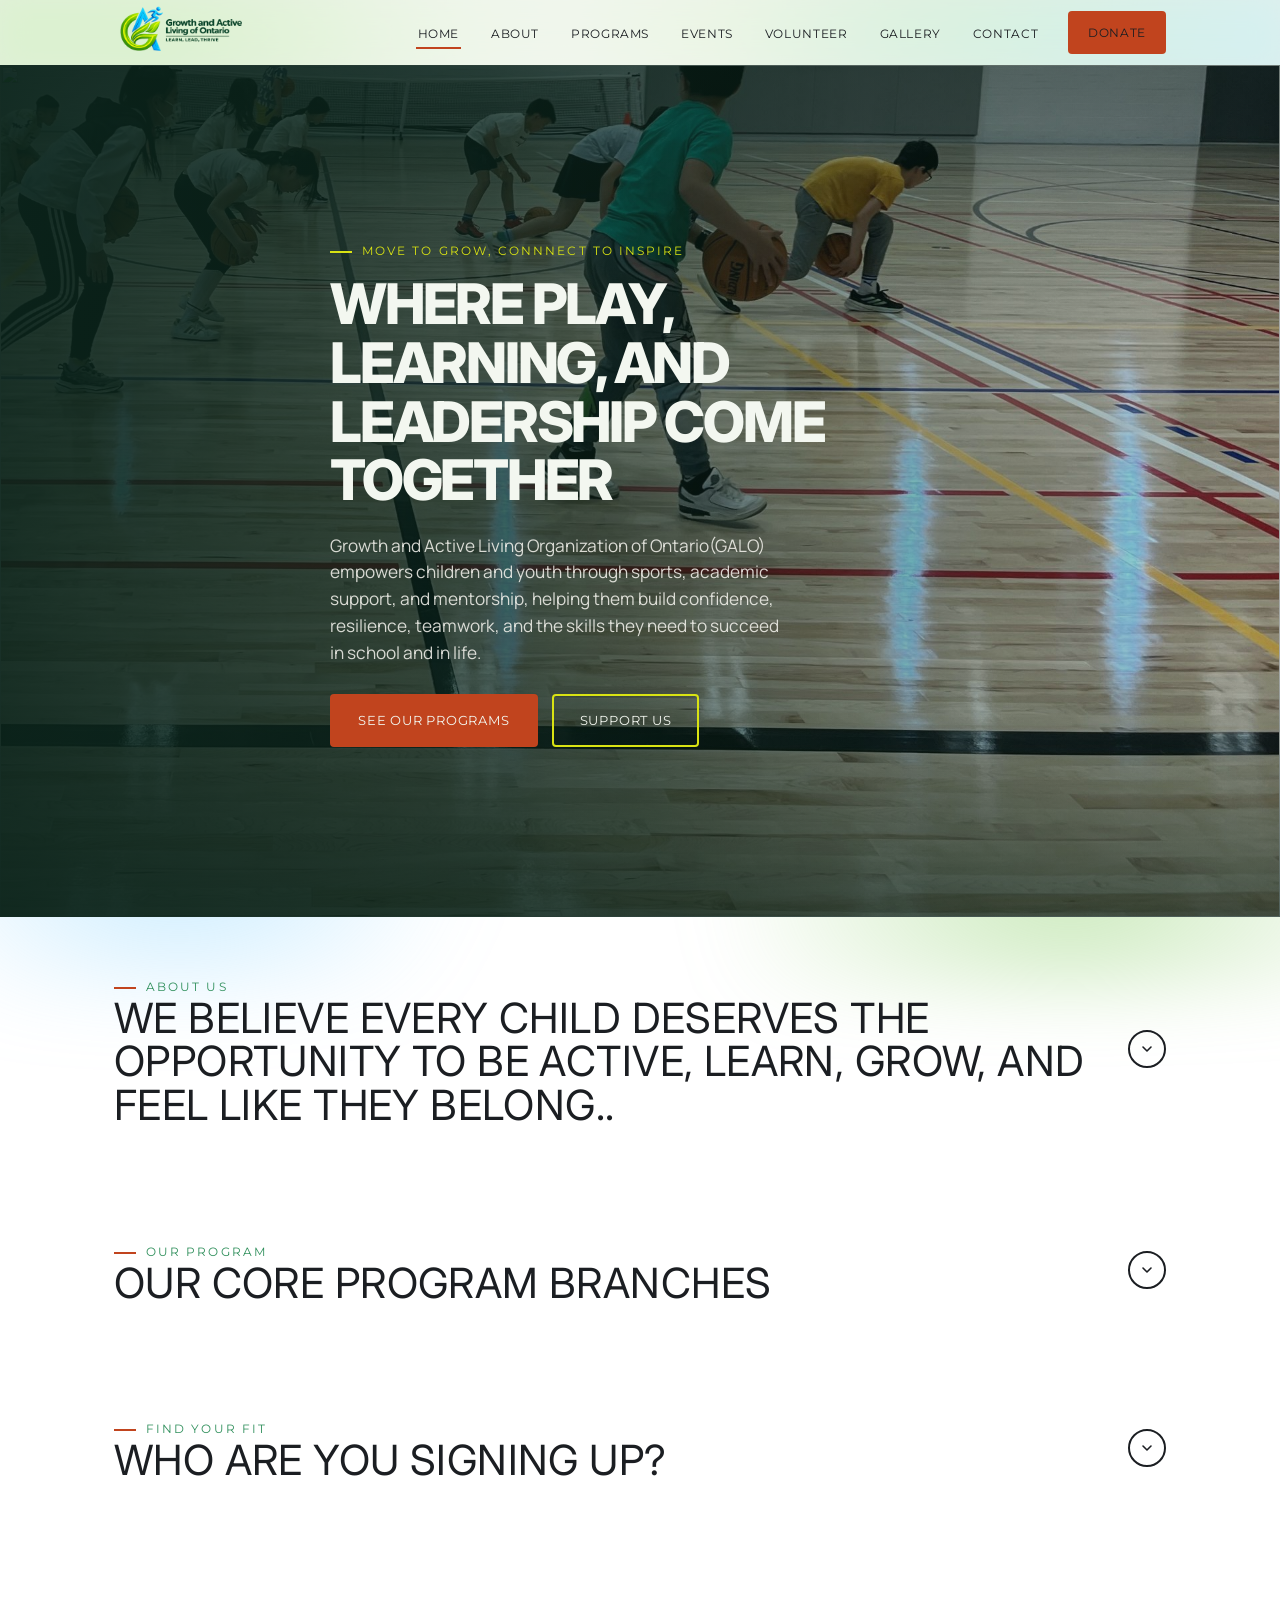
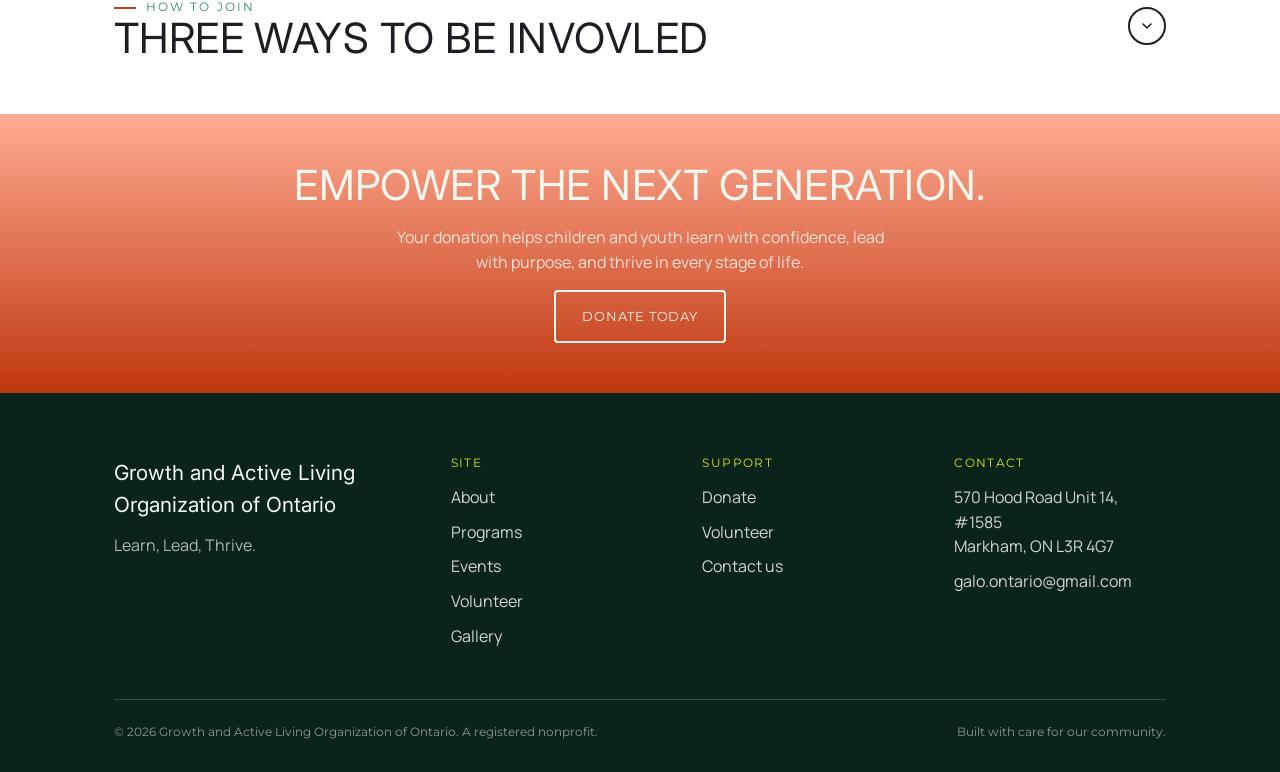
==== commit fe5aa86b: "Update pages with correct org names" ====
--- a/index.html
+++ b/index.html
@@ -3,8 +3,8 @@
 <head>
 <meta charset="UTF-8">
 <meta name="viewport" content="width=device-width, initial-scale=1.0">
-<title>GALO — Growth and Active Living Organization of Ontario</title>
-<meta name="description" content="GALO runs sports-based active living programs that build confidence, teamwork, and healthy habits in children and youth.">
+<title>Growth and Active Living Organization of Ontario (GALO)</title>
+<meta name="description" content="Growth and Active Living Organization of Ontario (GALO) runs sports-based active living programs that build confidence, teamwork, and healthy habits in children and youth.">
 <link rel="canonical" href="https://galo-on.org/" />
 <link rel="icon" type="image/x-icon" href="images/favicon/favicon.ico">
 <link rel="icon" type="image/png" sizes="16x16" href="images/favicon/favicon-16x16.png">
@@ -20,14 +20,14 @@
 <!--Adding notice-->
 <!-- <div class="launch-banner">
   <div class="wrap">
-    <span>🎉 PROUDLY LAUNCHING: GALO (Growth and Active Learning of Ontario) IS NOW LIVE!</span>
+    <span>🎉 -GALO is the offical website of Growth and Active Living Organization of Ontario</span>
   </div>
 </div> -->
 
 <header class="site-header">
   <div class="wrap">
     <a href="index.html" class="logo">
-      <img src="images/GALO_Fullname_Logo_S1.png" alt="GALO">
+      <img src="images/GALO_Fullname_Logo_S1.png" alt="Growth and Active Living Organization of Ontario">
     </a>
     <nav>
       <ul class="nav-links">
@@ -59,7 +59,7 @@
     <div class="hero-copy">
       <span class="eyebrow">Move to Grow, Connnect to Inspire</span>
       <h1>Where play, learning, and leadership come together</h1>
-      <p class="lede">GALO empowers children and youth through sports, academic support, and mentorship, helping them build confidence, resilience, teamwork, and the skills they need to succeed in school and in life.</p>
+      <p class="lede">Growth and Active Living Organization of Ontario(GALO) empowers children and youth through sports, academic support, and mentorship, helping them build confidence, resilience, teamwork, and the skills they need to succeed in school and in life.</p>
       <div class="hero-ctas">
         <a href="programs.html" class="btn btn-primary">See our programs</a>
         <a href="donate.html" class="btn btn-secondary btn-on-dark">Support us</a>
@@ -280,7 +280,7 @@
   <div class="wrap">
     <div class="footer-grid">
       <div>
-        <div class="footer-logo">GALO</div>
+        <div class="footer-logo">Growth and Active Living Organization of Ontario</div>
         <p style="color: rgba(246,245,239,0.7); max-width: 32ch;">Learn, Lead, Thrive.</p>
       </div>
       <div>
@@ -311,7 +311,7 @@
       </div>
     </div>
     <div class="footer-bottom">
-      <span>&copy; 2026 Growth and Active Learning of Ontario. A registered nonprofit.</span>
+      <span>&copy; 2026 Growth and Active Living Organization of Ontario. A registered nonprofit.</span>
       <span>Built with care for our community.</span>
     </div>
   </div>
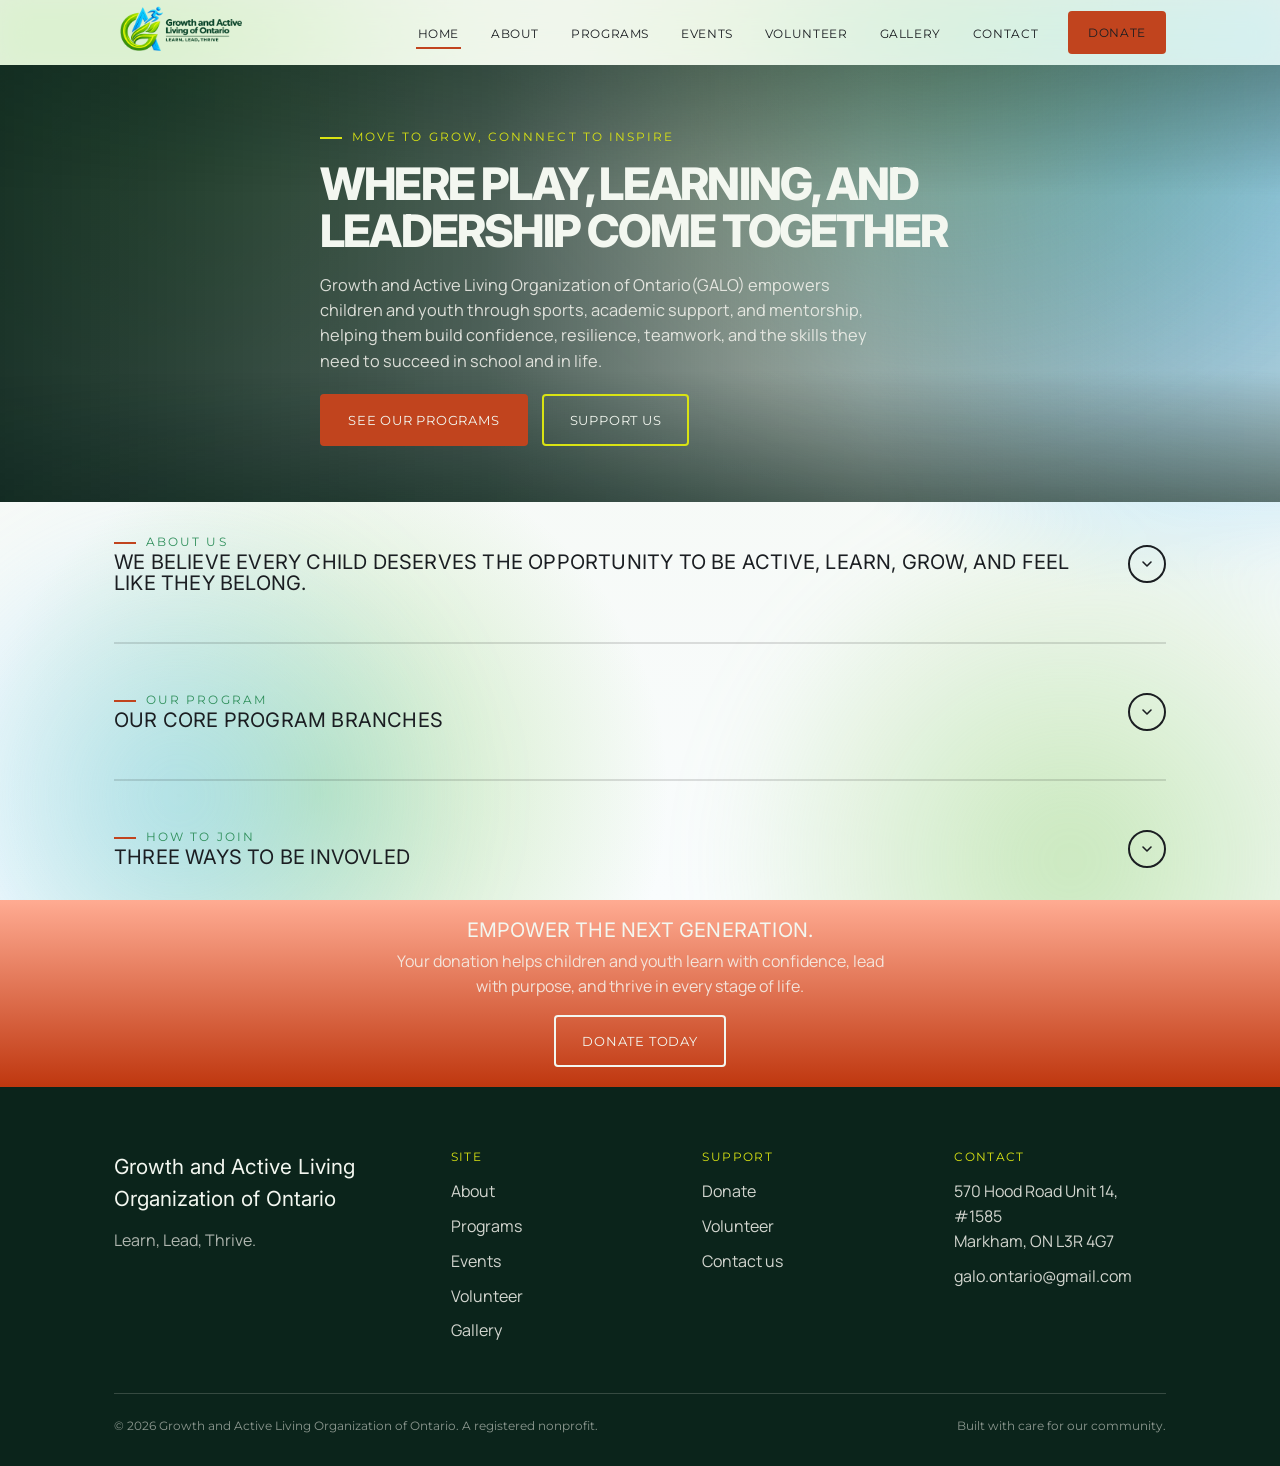
==== commit 1f8f2954: "Index page fonts, program added, new forms added, minor fix" ====
--- a/index.html
+++ b/index.html
@@ -17,13 +17,6 @@
 </head>
 <body>
 
-<!--Adding notice-->
-<!-- <div class="launch-banner">
-  <div class="wrap">
-    <span>🎉 -GALO is the offical website of Growth and Active Living Organization of Ontario</span>
-  </div>
-</div> -->
-
 <header class="site-header">
   <div class="wrap">
     <a href="index.html" class="logo">
@@ -73,7 +66,7 @@
     <button type="button" class="accordion-toggle" aria-expanded="false">
       <div class="accordion-heading">
         <span class="eyebrow">About us</span>
-        <h2>We believe every child deserves the opportunity to be active, learn, grow, and feel like they belong..</h2>
+        <h3>We believe every child deserves the opportunity to be active, learn, grow, and feel like they belong.</h3>
       </div>
       <span class="accordion-chevron" aria-hidden="true">
         <svg viewBox="0 0 24 24" fill="none" stroke="currentColor" stroke-width="2.4" stroke-linecap="round" stroke-linejoin="round"><path d="M6 9l6 6 6-6"/></svg>
@@ -110,20 +103,18 @@
   </div>
 </section>
 
-<!-- <div class="lane-divider">
-  <div class="wrap">
-    <span class="lane-badge">L2</span>
-    <span class="lane-label">Programs</span>
+<div class="lane-divider">
+  <div class="wrap">
     <hr>
   </div>
-</div> -->
+</div>
 
 <section class="accordion-section">
   <div class="wrap">
     <button type="button" class="accordion-toggle" aria-expanded="false">
       <div class="accordion-heading">
         <span class="eyebrow">OUR PROGRAM</span>
-        <h2>OUR CORE PROGRAM BRANCHES</h2>
+        <h3>OUR CORE PROGRAM BRANCHES</h3>
       </div>
       <span class="accordion-chevron" aria-hidden="true">
         <svg viewBox="0 0 24 24" fill="none" stroke="currentColor" stroke-width="2.4" stroke-linecap="round" stroke-linejoin="round"><path d="M6 9l6 6 6-6"/></svg>
@@ -155,20 +146,18 @@
   </div>
 </section>
 
-<!-- <div class="lane-divider">
-  <div class="wrap">
-    <span class="lane-badge">?</span>
-    <span class="lane-label">Not sure where to start</span>
+<div class="lane-divider">
+  <div class="wrap">
     <hr>
   </div>
-</div> -->
-
-<section class="accordion-section">
+</div>
+
+<!-- <section class="accordion-section">
   <div class="wrap">
     <button type="button" class="accordion-toggle" aria-expanded="false">
       <div class="accordion-heading">
         <span class="eyebrow">Find your fit</span>
-        <h2>Who are you signing up?</h2>
+        <h3>Who are you signing up?</h3>
       </div>
       <span class="accordion-chevron" aria-hidden="true">
         <svg viewBox="0 0 24 24" fill="none" stroke="currentColor" stroke-width="2.4" stroke-linecap="round" stroke-linejoin="round"><path d="M6 9l6 6 6-6"/></svg>
@@ -181,7 +170,7 @@
       <div class="finder-buttons">
         <button type="button" class="finder-btn" data-finder-target="kids">A child, age 6–12</button>
         <button type="button" class="finder-btn" data-finder-target="teens">A youth, age 13–18</button>
-        <!-- <button type="button" class="finder-btn" data-finder-target="adult">Myself (adult)</button> -->
+        <button type="button" class="finder-btn" data-finder-target="adult">Myself (adult)</button>
         <button type="button" class="finder-btn" data-finder-target="family">Family - including Adult</button>
       </div>
 
@@ -199,12 +188,12 @@
             <p>Teens train alongside younger leagues as junior coaches and referees, building leadership on top of the sports they already play.</p>
             <a href="programs.html#register" class="btn btn-primary">Register for this program</a>
           </div>
-          <!-- <div data-finder-panel="adult" hidden>
+          <div data-finder-panel="adult" hidden>
             <span class="tag">Adults, all levels</span>
             <h3>Adult Rec &amp; Fitness Nights</h3>
             <p>Weekly drop-in basketball, soccer, and fitness circuits — no team commitment required, just show up on Wednesdays.</p>
             <a href="programs.html#register" class="btn btn-primary">Register for this program</a>
-          </div> -->
+          </div> 
           <div data-finder-panel="family" hidden>
             <span class="tag">All ages</span>
             <h3>Family Fun Time</h3>
@@ -216,12 +205,10 @@
     </div>
     </div>
   </div>
-</section>
-
-<!-- <div class="lane-divider">
-  <div class="wrap">
-    <span class="lane-badge">!</span>
-    <span class="lane-label">Get involved</span>
+</section> -->
+<!-- 
+<div class="lane-divider">
+  <div class="wrap">
     <hr>
   </div>
 </div> -->
@@ -231,7 +218,7 @@
     <button type="button" class="accordion-toggle" aria-expanded="false">
       <div class="accordion-heading">
         <span class="eyebrow">How to join</span>
-        <h2>Three ways to be invovled</h2>
+        <h3>Three ways to be invovled</h3>
       </div>
       <span class="accordion-chevron" aria-hidden="true">
         <svg viewBox="0 0 24 24" fill="none" stroke="currentColor" stroke-width="2.4" stroke-linecap="round" stroke-linejoin="round"><path d="M6 9l6 6 6-6"/></svg>
@@ -270,7 +257,7 @@
 
 <section class="cta-banner">
   <div class="wrap">
-    <h2>Empower the Next Generation.</h2>
+    <h3>Empower the Next Generation.</h3>
     <p>Your donation helps children and youth learn with confidence, lead with purpose, and thrive in every stage of life.</p>
     <a href="donate.html" class="btn btn-secondary">Donate today</a>
   </div>
--- a/css/styles.css
+++ b/css/styles.css
@@ -106,6 +106,80 @@
   100% { transform: translate(1.5%, -2%) scale(1.05); }
 }
 
+/* Programs page — rotating picture carousel ------------------------------------*/
+.programs-carousel {
+  max-width: 480px;
+  margin: 0 auto;
+  display: flex;
+  flex-direction: column;
+  align-items: center;
+  gap: 20px;
+}
+.carousel-stage {
+  position: relative;
+  width: 100%;
+  aspect-ratio: 3 / 4;
+  border-radius: var(--radius);
+  overflow: hidden;
+  background: var(--paper, #f3f3ef);
+  box-shadow: 0 20px 50px rgba(11,36,27,.2);
+}
+.carousel-img {
+  position: absolute;
+  inset: 0;
+  width: 100%;
+  height: 100%;
+  object-fit: contain;
+  opacity: 0;
+  transition: opacity 1s ease;
+}
+.carousel-img.active { opacity: 1; }
+.carousel-dots {
+  display: flex;
+  gap: 10px;
+}
+.carousel-dot {
+  width: 10px;
+  height: 10px;
+  border-radius: 50%;
+  border: none;
+  background: var(--line, #ccc);
+  cursor: pointer;
+  padding: 0;
+  transition: background 0.2s ease, transform 0.2s ease;
+}
+.carousel-dot.active { background: var(--turf); transform: scale(1.2); }
+/*------ END Programs page — rotating picture carousel ------------------------------------*/
+
+/* Programs page — flyer images ------------------------------------------------
+.programs-flyers {
+  display: grid;
+  grid-template-columns: repeat(auto-fit, minmax(280px, 1fr));
+  gap: 40px;
+  max-width: 1000px;
+  margin: 0 auto;
+}
+/* A single flyer stays a comfortable reading width instead of stretching full-bleed */
+/* .programs-flyers:has(.flyer-card:only-child) {
+  grid-template-columns: minmax(0, 480px);
+  justify-content: center;
+}
+.flyer-card {
+  margin: 0;
+  display: flex;
+  flex-direction: column;
+  align-items: center;
+  gap: 20px;
+}
+.flyer-card img {
+  width: 100%;
+  height: auto;
+  display: block;
+  border-radius: var(--radius);
+  box-shadow: 0 20px 50px rgba(11,36,27,.2);
+}
+.flyer-card figcaption { width: 100%; text-align: center; } */ 
+
 img { max-width: 100%; display: block; }
 a { color: inherit; }
 
@@ -127,6 +201,8 @@
   padding-left: var(--gutter);
   padding-right: var(--gutter);
 }
+
+.section-head .eyebrow { margin-bottom: 6px; font-size: 0.66rem; }
 
 h1, h2, h3, h4 {
   font-family: var(--font-display);
@@ -166,6 +242,19 @@
   height: 2px;
   background: var(--clay);
   display: inline-block;
+}
+
+/* Volunteer page — side-by-side forms -----------------------------------------*/
+.volunteer-forms {
+  display: grid;
+  grid-template-columns: repeat(auto-fit, minmax(320px, 1fr));
+  gap: 40px;
+  margin-top: 30px;
+}
+.volunteer-form-block h3 {
+  margin-bottom: 16px;
+  padding-bottom: 12px;
+  border-bottom: 2px dashed var(--line);
 }
 
 /* Buttons -------------------------------------------------------------- */
@@ -283,182 +372,30 @@
 .nav-toggle span::after { position: absolute; top: 6px; }
 
 /* Hero -------------------------------------------------------------------*/
-.hero {
-  background: linear-gradient(180deg, var(--light-green) 0%, var(--dark-green) 70%);
-  color: var(--chalk);
-  position: relative;
-  overflow: hidden;
-}
-.hero .wrap {
-  padding-top: clamp(20px, 3vw, 20px);
-  padding-bottom: clamp(20px, 3vw, 20px);
-  display: grid;
-  grid-template-columns: 1fr 1.15fr;
-  gap: 40px;
-  align-items: center;
-  position: relative;
-  z-index: 2;
-}
-.hero h1 { color: var(--chalk); font-size: clamp(2.2rem, 4.5vw, 3.5rem); }
+
+.hero h1 { color: var(--chalk); font-size: clamp(1.9rem, 3.6vw, 2.8rem); }
 .hero .eyebrow { color: var(--optic); }
 .hero .eyebrow::before { background: var(--optic); }
-.hero p.lede { color: rgba(246,245,239,0.85); font-size: 1.08rem; max-width: 42ch; }
-.hero-ctas { display: flex; gap: 14px; flex-wrap: wrap; margin-top: 28px; }
-/* .hero-lanes {
-  position: absolute; inset: 0;
-  background: repeating-linear-gradient(
-    180deg,
-    transparent 0px, transparent 46px,
-    rgba(246,245,239,0.05) 46px, rgba(246,245,239,0.05) 48px
-  );
-  z-index: 1;
-} */
-.hero-side-fact {
-  border-left: 2px solid var(--optic);
-  padding-left: 18px;
-  font-family: var(--font-mono);
-  font-size: 0.85rem;
-  color: rgba(246,245,239,0.75);
-}
-
-.hero-frame {
-    position: relative;
-    width: 100%;
-    aspect-ratio: 4/3;
-    overflow: hidden;
-
-    box-shadow:
-        0 10px 25px rgba(0,0,0,.12),
-        0 30px 70px rgba(17,93,51,.22),
-        0 0 60px rgba(141,208,108,.18);
-
-    transition:
-      transform .35s ease,
-      box-shadow .35s ease;
-}
-
-.hero-slideshow {
-    position: relative;
-    width: 100%;
-    aspect-ratio: 4/3;
-
-    overflow: hidden;
-    border-radius: 24px;
-}
-
-.hero-slideshow:hover {
-    transform:
-        translateY(-6px)
-        scale(1.01);
-
-    box-shadow:
-        0 20px 45px rgba(0,0,0,.18),
-        0 40px 90px rgba(17,93,51,.28),
-        0 0 80px rgba(141,208,108,.25);
-}
-
-.hero-slideshow .slide {
-    position: absolute;
-    inset: 0;
-
-    width: 100%;
-    height: 100%;
-
-    object-fit: cover;
-    display: block;
-    background: transparent;
-    border-radius: inherit;
-}
-
-.hero-slideshow::after {
-    content: "";
-
-    position: absolute;
-    inset: 0;
-
-   background:
-           /* top */
-        linear-gradient(to bottom,
-            rgba(141,208,108,.30) 0%,
-            transparent 12%),
-
-        /* bottom */
-        linear-gradient(to top,
-            rgba(17,93,51,.45) 0%,
-            transparent 18%),
-
-        /* left */
-        linear-gradient(to right,
-            rgba(70,150,70,.25) 0%,
-            transparent 10%),
-
-        /* right */
-        linear-gradient(to left,
-            rgba(40,100,50,.25) 0%,
-            transparent 10%);
-
-    /* pointer-events: none; */
-}
-
-.hero-slideshow img {
-  position: absolute;
-  inset: 0;
-  width: 100%;
-  height: 100%;
-  object-fit: cover;
-}
-
-.hero-slideshow .slide {
-    animation:
-        fade 24s infinite ease-in-out,
-        zoom 24s infinite linear;
-    animation-fill-mode: backwards;
-}
-
-@keyframes zoom {
-    from {
-        transform: scale(1);
-    }
-    to {
-        transform: scale(1.08);
-    }
-}
-
-.hero-slideshow img:nth-child(1) {
-  animation-delay: 0s;
-}
-
-.hero-slideshow img:nth-child(2) {
-  animation-delay: 4s;
-}
-
-.hero-slideshow img:nth-child(3) {
-  animation-delay: 8s;
-}
-
-.hero-slideshow img:nth-child(4) {
-  animation-delay: 12s;
-}
-
-.hero-slideshow img:nth-child(5) {
-  animation-delay: 16s;
-}
-
-.hero-slideshow img:nth-child(6) {
-  animation-delay: 20s;
-}
+.hero p.lede { color: rgba(246,245,239,0.85); font-size: 1.02rem; max-width: 56ch; margin-bottom: 0.6em; }
+.hero-ctas { display: flex; gap: 14px; flex-wrap: wrap; margin-top: 20px; }
+
 
 @keyframes fade {
   0%   { opacity: 0; }
-  4%   { opacity: 1; }   /* fade in */
-  15%  { opacity: 1; }   /* stay visible */
-  18%  { opacity: 0; }   /* slow fade out */
+  4%   { opacity: 1; }
+  15%  { opacity: 1; }
+  18%  { opacity: 0; }
   100% { opacity: 0; }
 }
 
+@keyframes zoom {
+  from { transform: scale(1); }
+  to   { transform: scale(1.08); }
+}
+
 @media (prefers-reduced-motion: reduce) {
-  .hero-slideshow .slide { animation: none; opacity: 0; }
-  .hero-slideshow .slide-1 { opacity: 1; }
+  .hero-bg .slide { animation: none; opacity: 0; }
+  .hero-bg .slide:first-child { opacity: 1; }
 }
 
 /* Plain sections (no gradient class) — give them the same living glow ---- */
@@ -511,14 +448,14 @@
 .lane-divider hr { flex: 1; border: none; border-top: 2px solid var(--line); margin: 0; }
 
 /* Sections ----------------------------------------------------------------*/
-section { padding: clamp(20px, 4vw, 50px) 0; }
+section { padding: clamp(20px, 4vw, 20px) 0; }
 .section-turf { background: linear-gradient(180deg, var(--light-blue) 0%, var(--dark-blue) 70%) }
 .section-turf h2, .section-turf .eyebrow { color: var(--chalk); }
 .section-turf p {color: #9adf65; }
 .section-turf .eyebrow::before { background: var(--optic); }
 .section-navy { background: var(--forest); color: var(--chalk); }
 .section-navy h2 { color: var(--chalk); }
-.section-head { max-width: 100ch; margin-bottom: 44px; }
+.section-head {max-width: 100ch; margin-bottom: 10px;}
 
 /* Scoreboard stat strip ---------------------------------------------------*/
 .scoreboard {
@@ -898,9 +835,9 @@
 .page-header {
   background: linear-gradient(180deg, var(--light-green) 0%, var(--dark-green) 100%);
   color: var(--chalk);
-  padding: 50px 0 60px;
-}
-.page-header h1 { color: var(--chalk); font-size: clamp(2.2rem, 5vw, 3.2rem); }
+  padding: 26px 0 32px;
+}
+.page-header h1 { color: var(--chalk); font-size: clamp(1.8rem, 3.6vw, 2.6rem); }
 .page-header .eyebrow { color: var(--optic); }
 .page-header .eyebrow::before { background: var(--optic); }
 
@@ -972,7 +909,14 @@
 }
 
 /* Hero — full-bleed background slideshow -------------------------------------*/
-.hero { display: flex; align-items: center; min-height: 620px; }
+.hero {
+  position: relative;
+  overflow: hidden;
+  display: flex;
+  align-items: center;
+  min-height: 360px;
+  color: var(--chalk);
+}
 .hero-bg {
   position: absolute;
   inset: 0;
@@ -985,7 +929,16 @@
   width: 100%;
   height: 100%;
   object-fit: cover;
-}
+  opacity: 0;
+  animation: fade 24s infinite ease-in-out, zoom 24s infinite linear;
+  animation-fill-mode: backwards;
+}
+.hero-bg .slide:nth-child(1) { animation-delay: 0s; }
+.hero-bg .slide:nth-child(2) { animation-delay: 4s; }
+.hero-bg .slide:nth-child(3) { animation-delay: 8s; }
+.hero-bg .slide:nth-child(4) { animation-delay: 12s; }
+.hero-bg .slide:nth-child(5) { animation-delay: 16s; }
+.hero-bg .slide:nth-child(6) { animation-delay: 20s; }
 .hero-bg-overlay {
   position: absolute;
   inset: 0;
@@ -996,10 +949,12 @@
 }
 .hero .wrap {
   grid-template-columns: 1fr;
-  padding-top: clamp(60px, 10vw, 120px);
-  padding-bottom: clamp(60px, 10vw, 120px);
-}
-.hero-copy { max-width: 62ch; }
+  padding-top: clamp(20px, 3vw, 36px);
+  padding-bottom: clamp(20px, 3vw, 36px);
+  position: relative;
+  z-index: 2;
+}
+.hero-copy { max-width: 640px; }
 
 @media (max-width: 720px) {
   .hero-bg-overlay {
@@ -1141,7 +1096,7 @@
   .field-row { grid-template-columns: 1fr; }
   .footer-grid { grid-template-columns: 1fr; }
   .footer-bottom { flex-direction: column; align-items: flex-start; }
-  .hero { min-height: 480px; }
+  .hero { min-height: 300px; }
   .accordion-toggle { align-items: flex-start; }
   .accordion-chevron { width: 30px; height: 30px; }
   .gallery-arrow { width: 38px; height: 38px; }
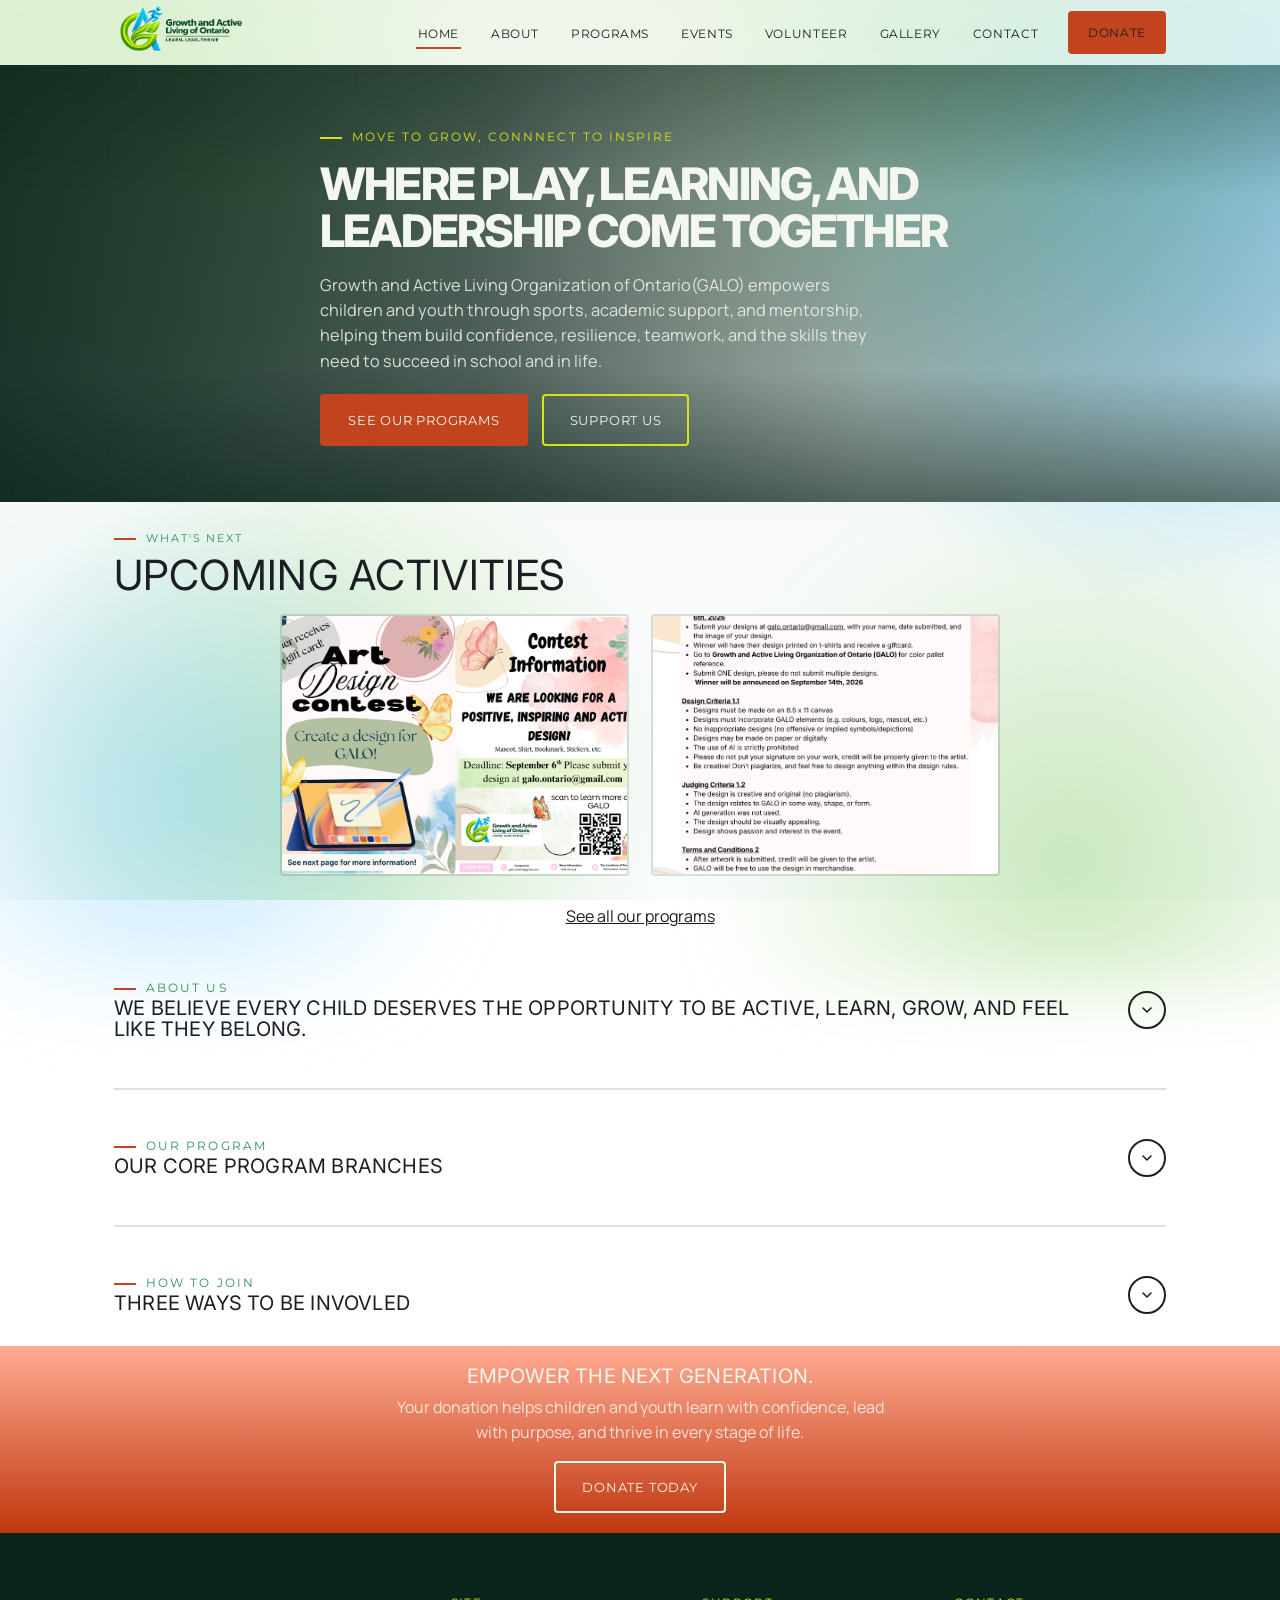
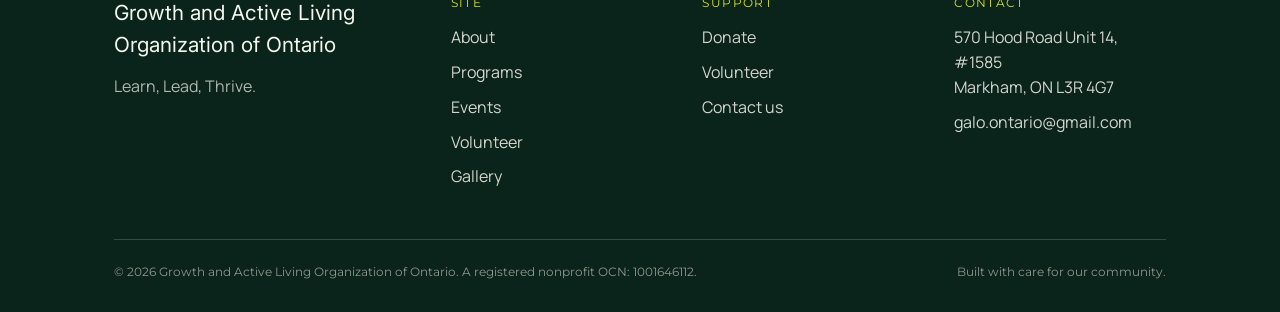
==== commit 24a71f41: "Update events and added OCN number" ====
--- a/index.html
+++ b/index.html
@@ -61,6 +61,40 @@
   </div>
 </section>
 
+<section class="activity-section">
+  <div class="wrap">
+    <div class="section-head">
+      <span class="eyebrow">What's next</span>
+      <h2>Upcoming Activities</h2>
+    </div>
+
+    <div class="activity-grid">
+
+      <a href="programs.html" class="activity-card" data-reveal>
+        <img src="images/Art Design Contest.png" alt="Kids participating in an T-shirt art design contest">
+        <!-- <span class="date-badge activity-date">Submissions due: Sep 6</span>
+        <div class="activity-caption">
+          <span class="tag">Be creative and win gift cards!</span>
+        </div> -->
+      </a>
+
+      <a href="programs.html" class="activity-card" data-reveal>
+        <img src="images/Art Design Contest Outline.png" alt="Outline of the T-shirt art design contest">
+        <!-- <span class="date-badge activity-date">SEP 18</span>
+        <div class="activity-caption">
+          <span class="tag">Homework Club</span>
+          <h4>Academic Support</h4>
+        </div> -->
+      </a>
+
+    </div>
+
+    <div class="activity-footer">
+      <a href="programs.html" class="card-link">See all our programs</a>
+    </div>
+  </div>
+</section>
+
 <section class="accordion-section">
   <div class="wrap">
     <button type="button" class="accordion-toggle" aria-expanded="false">
@@ -152,67 +186,6 @@
   </div>
 </div>
 
-<!-- <section class="accordion-section">
-  <div class="wrap">
-    <button type="button" class="accordion-toggle" aria-expanded="false">
-      <div class="accordion-heading">
-        <span class="eyebrow">Find your fit</span>
-        <h3>Who are you signing up?</h3>
-      </div>
-      <span class="accordion-chevron" aria-hidden="true">
-        <svg viewBox="0 0 24 24" fill="none" stroke="currentColor" stroke-width="2.4" stroke-linecap="round" stroke-linejoin="round"><path d="M6 9l6 6 6-6"/></svg>
-      </span>
-    </button>
-    <div class="accordion-panel">
-    <p>Tap an option and we'll point you to the right program in one click.</p>
-
-    <div class="finder" data-finder>
-      <div class="finder-buttons">
-        <button type="button" class="finder-btn" data-finder-target="kids">A child, age 6–12</button>
-        <button type="button" class="finder-btn" data-finder-target="teens">A youth, age 13–18</button>
-        <button type="button" class="finder-btn" data-finder-target="adult">Myself (adult)</button>
-        <button type="button" class="finder-btn" data-finder-target="family">Family - including Adult</button>
-      </div>
-
-      <div class="finder-result" data-finder-result hidden>
-        <div class="finder-result-inner">
-          <div data-finder-panel="kids" hidden>
-            <span class="tag">Ages 6–12</span>
-            <h3>Child Program</h3>
-            <p>Multi-sport where kids built around teamwork and following through on commitments.</p>
-            <a href="programs.html#register" class="btn btn-primary">Register for this program</a>
-          </div>
-          <div data-finder-panel="teens" hidden>
-            <span class="tag">Ages 13–18</span>
-            <h3>Youth Leadership Sports</h3>
-            <p>Teens train alongside younger leagues as junior coaches and referees, building leadership on top of the sports they already play.</p>
-            <a href="programs.html#register" class="btn btn-primary">Register for this program</a>
-          </div>
-          <div data-finder-panel="adult" hidden>
-            <span class="tag">Adults, all levels</span>
-            <h3>Adult Rec &amp; Fitness Nights</h3>
-            <p>Weekly drop-in basketball, soccer, and fitness circuits — no team commitment required, just show up on Wednesdays.</p>
-            <a href="programs.html#register" class="btn btn-primary">Register for this program</a>
-          </div> 
-          <div data-finder-panel="family" hidden>
-            <span class="tag">All ages</span>
-            <h3>Family Fun Time</h3>
-            <p>Our Drop In events, family and friends fun time!</p>
-            <a href="events.html" class="btn btn-primary">See upcoming clinic dates</a>
-          </div>
-        </div>
-      </div>
-    </div>
-    </div>
-  </div>
-</section> -->
-<!-- 
-<div class="lane-divider">
-  <div class="wrap">
-    <hr>
-  </div>
-</div> -->
-
 <section class="accordion-section">
   <div class="wrap">
     <button type="button" class="accordion-toggle" aria-expanded="false">
@@ -298,7 +271,7 @@
       </div>
     </div>
     <div class="footer-bottom">
-      <span>&copy; 2026 Growth and Active Living Organization of Ontario. A registered nonprofit.</span>
+      <span>&copy; 2026 Growth and Active Living Organization of Ontario. A registered nonprofit OCN: 1001646112.</span>
       <span>Built with care for our community.</span>
     </div>
   </div>
--- a/css/styles.css
+++ b/css/styles.css
@@ -108,7 +108,7 @@
 
 /* Programs page — rotating picture carousel ------------------------------------*/
 .programs-carousel {
-  max-width: 480px;
+  max-width: 700px;
   margin: 0 auto;
   display: flex;
   flex-direction: column;
@@ -119,10 +119,11 @@
   position: relative;
   width: 100%;
   aspect-ratio: 3 / 4;
-  border-radius: var(--radius);
+  max-height: 90vh;
+  border-radius: none;
   overflow: hidden;
-  background: var(--paper, #f3f3ef);
-  box-shadow: 0 20px 50px rgba(11,36,27,.2);
+  background: transparent;
+  box-shadow: none;
 }
 .carousel-img {
   position: absolute;
@@ -151,34 +152,92 @@
 .carousel-dot.active { background: var(--turf); transform: scale(1.2); }
 /*------ END Programs page — rotating picture carousel ------------------------------------*/
 
-/* Programs page — flyer images ------------------------------------------------
-.programs-flyers {
+/* Upcoming activities grid ---------------------------------------------------------*/
+.activity-grid {
   display: grid;
-  grid-template-columns: repeat(auto-fit, minmax(280px, 1fr));
-  gap: 40px;
-  max-width: 1000px;
-  margin: 0 auto;
-}
-/* A single flyer stays a comfortable reading width instead of stretching full-bleed */
-/* .programs-flyers:has(.flyer-card:only-child) {
-  grid-template-columns: minmax(0, 480px);
-  justify-content: center;
-}
-.flyer-card {
+  grid-template-columns: repeat(2, 1fr);
+  gap: 16px;
+}
+
+.activity-card {
+  position: relative;
+  display: block;
+  overflow: hidden;
+  border: 2px solid var(--line);
+  border-radius: var(--radius);
+  text-decoration: none;
+  transition: border-color 0.15s ease, transform 0.15s ease;
+  aspect-ratio: 4 / 3;
+}
+
+.activity-card:hover {
+  border-color: var(--turf);
+  transform: translateY(-3px);
+}
+
+.activity-card img {
+  width: 100%;
+  height: 100%;
+  object-fit: cover;
+  display: block;
+  transition: transform 0.4s ease;
+}
+
+.activity-card:hover img {
+  transform: scale(1.06);
+}
+
+/* Date badge — same look as .event-table .date-badge, positioned as an overlay */
+.activity-card .activity-date {
+  position: absolute;
+  top: 10px;
+  left: 10px;
+  z-index: 2;
+  font-size: 0.68rem;
+  padding: 5px 10px;
+}
+
+/* Caption — same gradient technique as .hero-bg-overlay / .gallery-caption */
+.activity-caption {
+  position: absolute;
+  inset: auto 0 0 0;
+  z-index: 2;
+  padding: 14px 16px;
+  background: linear-gradient(0deg, rgba(11,36,27,.92) 0%, rgba(11,36,27,.1) 80%, transparent 100%);
+}
+
+.activity-caption .tag {
+  color: var(--optic);
+  margin-bottom: 4px;
+  font-size: 0.68rem;
+}
+
+.activity-caption h4 {
+  font-family: var(--font-display);
+  color: var(--chalk);
+  font-size: clamp(1rem, 3.4vw, 1.2rem);
+  text-transform: none;
   margin: 0;
-  display: flex;
-  flex-direction: column;
-  align-items: center;
-  gap: 20px;
-}
-.flyer-card img {
-  width: 100%;
-  height: auto;
-  display: block;
-  border-radius: var(--radius);
-  box-shadow: 0 20px 50px rgba(11,36,27,.2);
-}
-.flyer-card figcaption { width: 100%; text-align: center; } */ 
+  letter-spacing: 0;
+  line-height: 1.2;
+}
+
+.activity-footer {
+  margin-top: 28px;
+  text-align: center;
+}
+
+/* On wider screens, cap the whole grid's width so tiles don't get
+   comically large on desktop while still keeping 2 columns. */
+@media (min-width: 720px) {
+  .activity-grid {
+    max-width: 720px;
+    margin: 0 auto;
+    gap: 22px;
+  }
+}
+
+/* End of Upcoming activities grid ---------------------------------------------------------*/
 
 img { max-width: 100%; display: block; }
 a { color: inherit; }
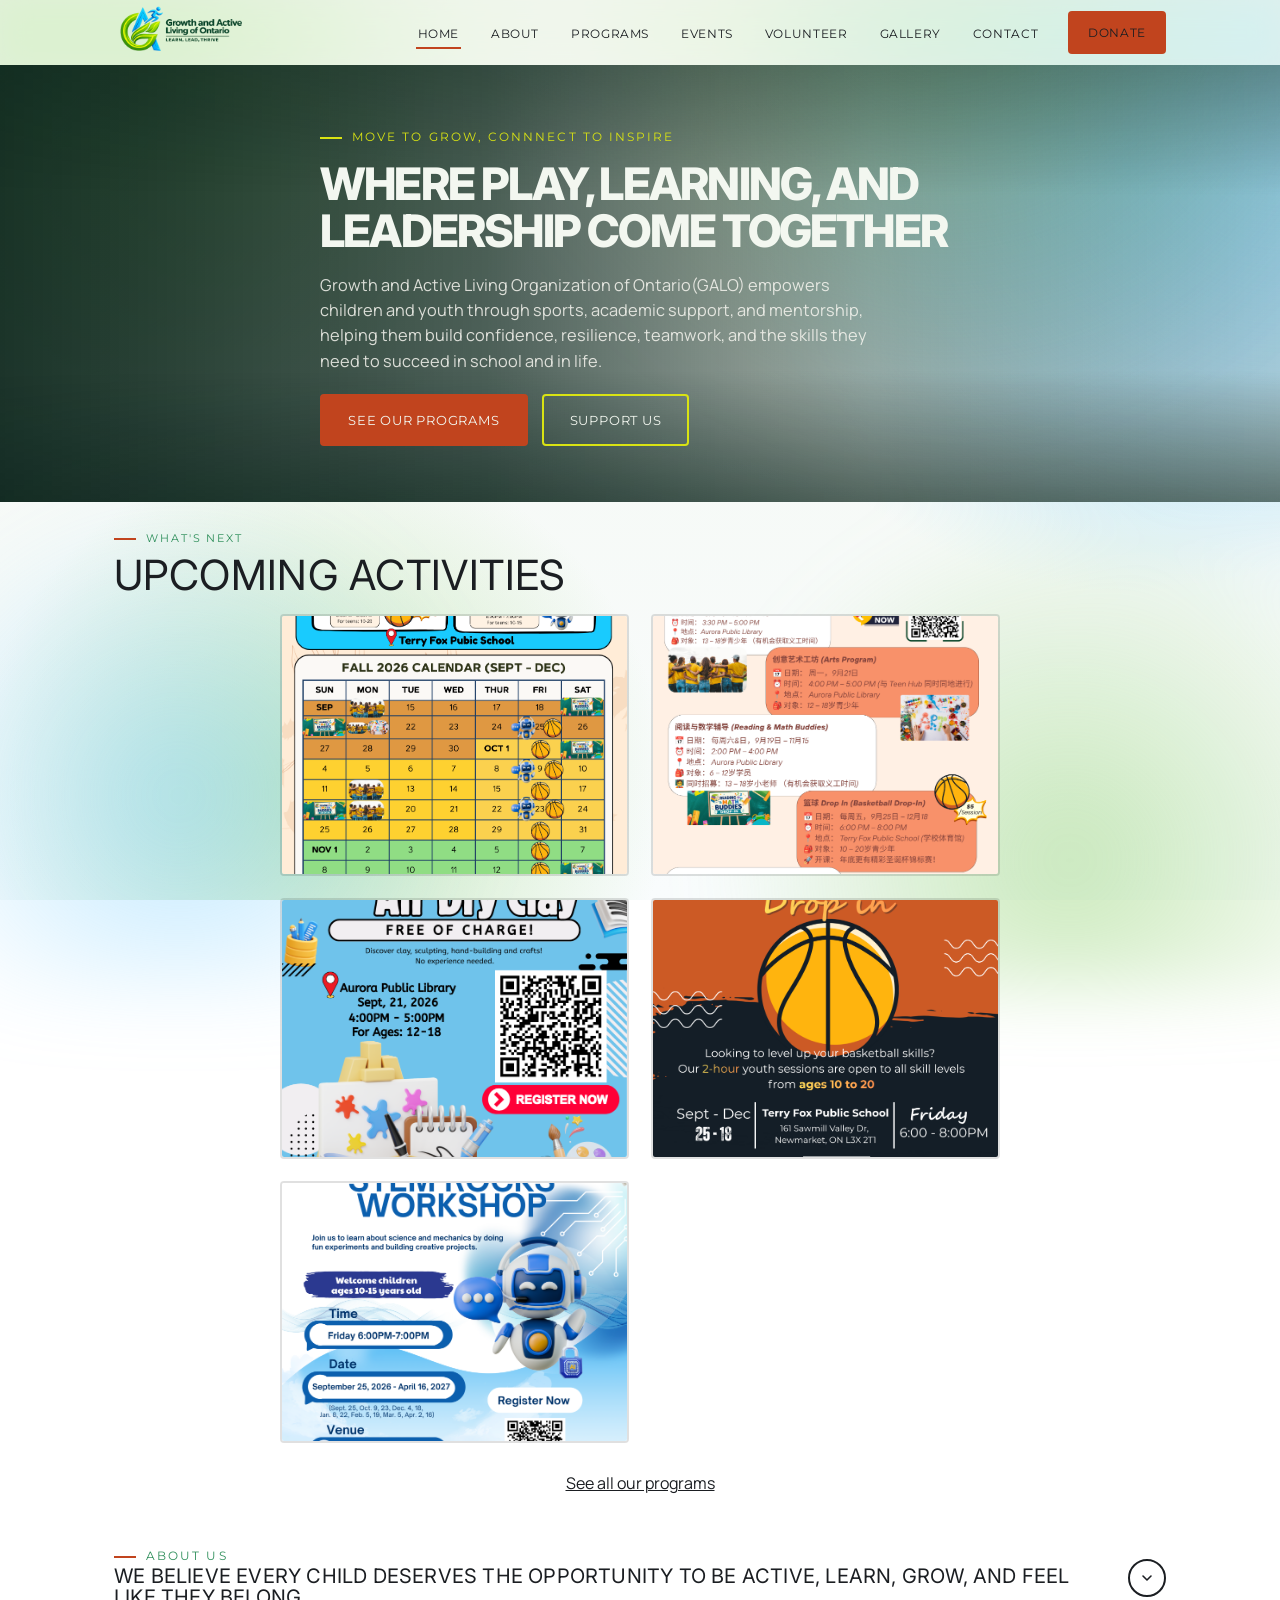
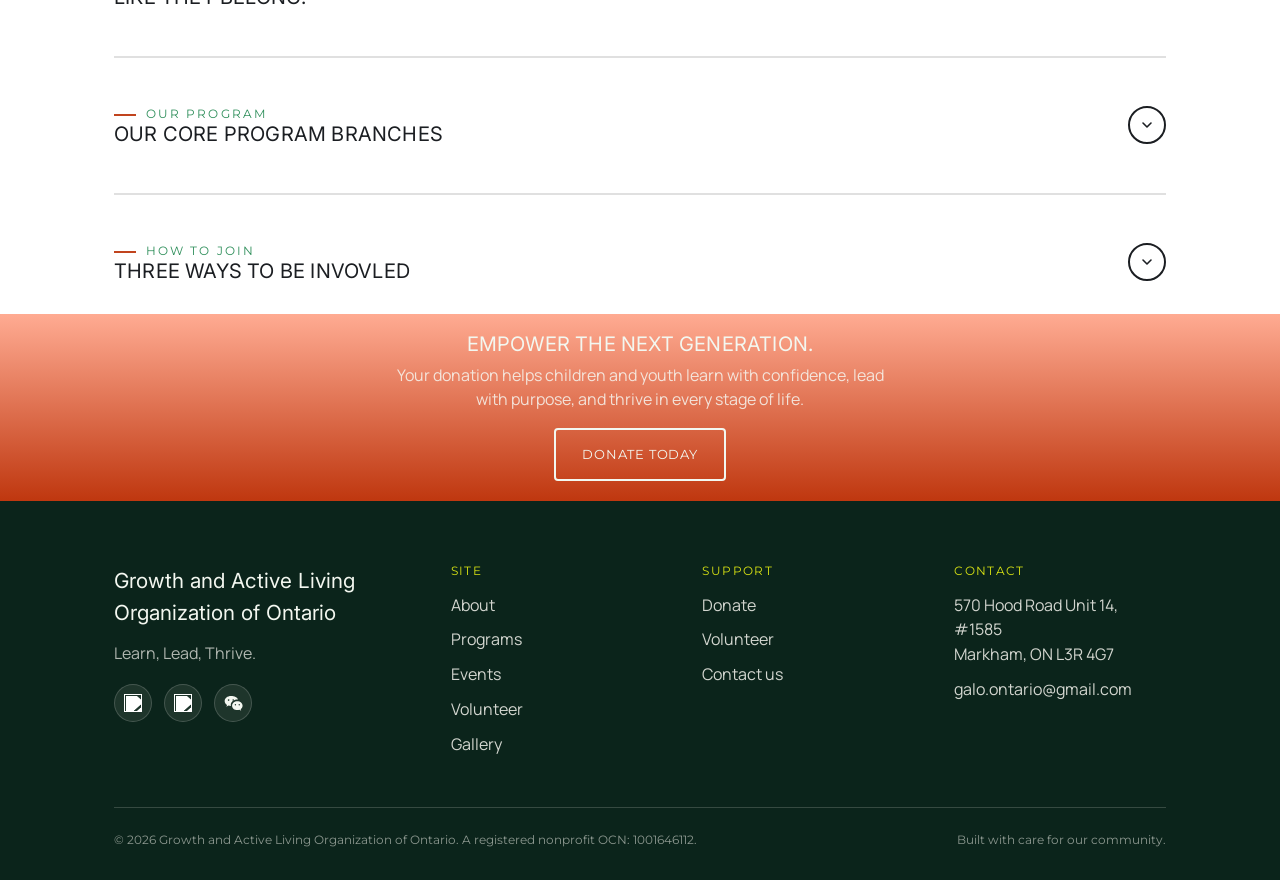
==== commit 312cbc3d: "added social media, updated activities and pictures" ====
--- a/index.html
+++ b/index.html
@@ -40,12 +40,12 @@
 
 <section class="hero">
   <div class="hero-bg" aria-hidden="true">
-    <img src="images/blackboard.jpg" alt="" class="slide slide-1">
-    <img src="images/drawing.JPG" alt="" class="slide slide-2">
-    <img src="images/basketball.JPG" alt="" class="slide slide-3">
-    <img src="images/bike.jpg" alt="" class="slide slide-4">
+    <img src="images/red apple.JPG" alt="" class="slide slide-1">
+    <img src="images/big pumpkin.JPG" alt="" class="slide slide-2">
+    <img src="images/monopoly.JPG" alt="" class="slide slide-3">
+    <img src="images/french.JPG" alt="" class="slide slide-4">
     <img src="images/treetop.jpg" alt="" class="slide slide-5">
-    <img src="images/volunteer.jpg" alt="" class="slide slide-6">
+    <img src="images/badminton.JPG" alt="" class="slide slide-6">
     <div class="hero-bg-overlay"></div>
   </div>
   <div class="wrap">
@@ -71,20 +71,23 @@
     <div class="activity-grid">
 
       <a href="programs.html" class="activity-card" data-reveal>
-        <img src="images/Art Design Contest.png" alt="Kids participating in an T-shirt art design contest">
-        <!-- <span class="date-badge activity-date">Submissions due: Sep 6</span>
-        <div class="activity-caption">
-          <span class="tag">Be creative and win gift cards!</span>
-        </div> -->
-      </a>
-
-      <a href="programs.html" class="activity-card" data-reveal>
-        <img src="images/Art Design Contest Outline.png" alt="Outline of the T-shirt art design contest">
-        <!-- <span class="date-badge activity-date">SEP 18</span>
-        <div class="activity-caption">
-          <span class="tag">Homework Club</span>
-          <h4>Academic Support</h4>
-        </div> -->
+        <img src="images/GALO Program Fall 2026.png" alt="GALO Fall 2026 Program Schedule">
+      </a>
+
+      <a href="programs.html" class="activity-card" data-reveal>
+        <img src="images/GALO Program Fall 2026 Chinese Version.png" alt="GALO Fall 2026 Program Schedule (Chinese)">
+      </a>
+
+      <a href="programs.html" class="activity-card" data-reveal>
+        <img src="images/Art Program.png" alt="GALO Art Program - Unleash your creativity!">
+      </a>
+
+      <a href="programs.html" class="activity-card" data-reveal>
+        <img src="images/Basketball Drop In.png" alt="GALO Basketball Drop In">
+      </a>
+
+      <a href="programs.html" class="activity-card" data-reveal>
+        <img src="images/STEM - 12 Sessions.png" alt="STEM Program - 12 Sessions">
       </a>
 
     </div>
@@ -242,6 +245,30 @@
       <div>
         <div class="footer-logo">Growth and Active Living Organization of Ontario</div>
         <p style="color: rgba(246,245,239,0.7); max-width: 32ch;">Learn, Lead, Thrive.</p>
+
+        <div class="footer-social">
+          <!-- Swap in your real Instagram URL -->
+          <a href="https://www.instagram.com/galo_ontario_official" class="footer-social-icon" target="_blank" rel="noopener" aria-label="Follow us on Instagram">
+            <img src="images/social/instagram.png" alt="">
+          </a>
+          <!-- Swap in your real Discord invite link (e.g. https://discord.gg/AbCd1234) -->
+          <a href="https://discord.gg/SAPTPNXDx" class="footer-social-icon" target="_blank" rel="noopener" aria-label="Join us on Discord">
+            <img src="images/social/discord.png" alt="">
+          </a>
+          <button type="button" class="footer-social-icon" data-wechat-toggle aria-label="Show our WeChat QR code" aria-expanded="false">
+            <svg viewBox="0 0 24 24" xmlns="http://www.w3.org/2000/svg" aria-hidden="true">
+              <path d="M9.5 3.5C5.36 3.5 2 6.2 2 9.53c0 1.9 1.1 3.6 2.82 4.72l-.7 2.1 2.44-1.22c.87.24 1.8.37 2.94.4a5.1 5.1 0 0 1-.15-1.22c0-3.6 3.5-6.53 7.8-6.53.26 0 .52.01.77.03C17.4 5.1 13.8 3.5 9.5 3.5Zm-2.75 4a1 1 0 1 1 0 2 1 1 0 0 1 0-2Zm5.5 0a1 1 0 1 1 0 2 1 1 0 0 1 0-2Z"/>
+              <path d="M17.2 9.8c-3.5 0-6.3 2.4-6.3 5.36 0 2.96 2.8 5.36 6.3 5.36.9 0 1.75-.12 2.5-.34l2.1 1.05-.58-1.76C22.5 18.4 23.5 17 23.5 15.16c0-2.96-2.8-5.36-6.3-5.36Zm-2.3 3.4a.85.85 0 1 1 0 1.7.85.85 0 0 1 0-1.7Zm4.6 0a.85.85 0 1 1 0 1.7.85.85 0 0 1 0-1.7Z"/>
+            </svg>
+          </button>
+        </div>
+
+        <div class="footer-wechat-popover" data-wechat-popover hidden>
+          <p>Scan with WeChat</p>
+          <div class="footer-wechat-qr-placeholder">
+                 <img src="images/social/wechat-qr.png" alt="GALO WeChat QR code" class="footer-wechat-qr">
+          </div>
+        </div>
       </div>
       <div>
         <h4>Site</h4>
@@ -266,7 +293,6 @@
         <ul>
           <li>570 Hood Road Unit 14, #1585<br>Markham, ON L3R 4G7</li>
           <li><a href="mailto:galo.ontario@gmail.com">galo.ontario@gmail.com</a></li>
-          <!-- <li>(555) 010-2020</li> -->
         </ul>
       </div>
     </div>
--- a/css/styles.css
+++ b/css/styles.css
@@ -890,6 +890,72 @@
   color: rgba(246,245,239,0.55); flex-wrap: wrap; gap: 12px;
 }
 
+/* Footer — social icons ------------------------------------------------------*/
+.footer-social {
+  display: flex;
+  gap: 12px;
+  margin-top: 18px;
+}
+.footer-social-icon {
+  display: flex;
+  align-items: center;
+  justify-content: center;
+  width: 38px;
+  height: 38px;
+  border-radius: 50%;
+  background: rgba(246,245,239,0.08);
+  border: 1px solid var(--line-on-dark);
+  padding: 0;
+  cursor: pointer;
+  transition: background 0.15s ease, border-color 0.15s ease, transform 0.15s ease;
+}
+.footer-social-icon:hover { background: var(--turf); border-color: var(--turf); transform: translateY(-2px); }
+.footer-social-icon img {
+  width: 18px;
+  height: 18px;
+  object-fit: contain;
+  display: block;
+  /* Renders downloaded icons as solid chalk-white so they match the mono footer style.
+     Remove this filter line if you'd rather keep the icon's original colors. */
+  filter: brightness(0) invert(1);
+}
+.footer-social-icon svg {
+  width: 20px;
+  height: 20px;
+  fill: var(--chalk);
+}
+.footer-wechat-popover {
+  margin-top: 14px;
+  padding: 14px;
+  max-width: 180px;
+  background: rgba(246,245,239,0.06);
+  border: 1px solid var(--line-on-dark);
+  border-radius: var(--radius);
+  font-family: var(--font-mono);
+  font-size: 0.7rem;
+  letter-spacing: 0.05em;
+  color: rgba(246,245,239,0.75);
+  text-align: center;
+}
+.footer-wechat-popover[hidden] { display: none; }
+.footer-wechat-popover p { margin: 0; text-transform: uppercase; }
+.footer-wechat-qr {
+  width: 100%;
+  height: auto;
+  margin-top: 8px;
+  border-radius: 4px;
+  background: #fff;
+  display: block;
+}
+.footer-wechat-qr-placeholder {
+  margin-top: 8px;
+  padding: 22px 8px;
+  border: 1px dashed var(--line-on-dark);
+  border-radius: 4px;
+  color: rgba(246,245,239,0.5);
+  font-size: 0.65rem;
+}
+
 /* Page header (for interior pages) -----------------------------------------*/
 .page-header {
   background: linear-gradient(180deg, var(--light-green) 0%, var(--dark-green) 100%);
@@ -1132,6 +1198,80 @@
 .gallery-thumb img { width: 100%; height: 100%; object-fit: cover; display: block; }
 .gallery-thumb:hover { opacity: 0.9; }
 .gallery-thumb.active { opacity: 1; border-color: var(--turf); }
+
+/* Gallery page — videos --------------------------------------------------------*/
+.video-grid {
+  display: grid;
+  grid-template-columns: repeat(auto-fill, minmax(280px, 1fr));
+  gap: 20px;
+  margin-top: 8px;
+}
+.video-card {
+  border-radius: var(--radius);
+  overflow: hidden;
+  background: var(--forest-deep);
+  box-shadow: 0 20px 50px rgba(11,36,27,.25);
+}
+.video-thumb {
+  position: relative;
+  display: block;
+  width: 100%;
+  aspect-ratio: 16/9;
+  border: none;
+  padding: 0;
+  margin: 0;
+  cursor: pointer;
+  background: none;
+}
+.video-thumb img {
+  width: 100%;
+  height: 100%;
+  object-fit: cover;
+  display: block;
+  transition: transform 0.4s ease;
+}
+.video-thumb:hover img { transform: scale(1.05); }
+.video-play-icon {
+  position: absolute;
+  inset: 0;
+  margin: auto;
+  width: 58px;
+  height: 58px;
+  border-radius: 50%;
+  background: rgba(11,36,27,.75);
+  transition: background 0.15s ease, transform 0.15s ease;
+}
+.video-play-icon::after {
+  content: "";
+  position: absolute;
+  top: 50%; left: 54%;
+  transform: translate(-50%, -50%);
+  border-style: solid;
+  border-width: 10px 0 10px 16px;
+  border-color: transparent transparent transparent var(--chalk);
+}
+.video-thumb:hover .video-play-icon { background: var(--turf); transform: scale(1.08); }
+.video-caption {
+  padding: 14px 16px;
+  font-family: var(--font-mono);
+  font-size: 0.78rem;
+  letter-spacing: 0.05em;
+  text-transform: uppercase;
+  color: var(--chalk);
+}
+.video-embed {
+  position: relative;
+  width: 100%;
+  aspect-ratio: 16/9;
+  background: #000;
+}
+.video-embed iframe {
+  position: absolute;
+  inset: 0;
+  width: 100%;
+  height: 100%;
+  border: 0;
+}
 
 /* Responsive -----------------------------------------------------------------*/
 @media (max-width: 860px) {
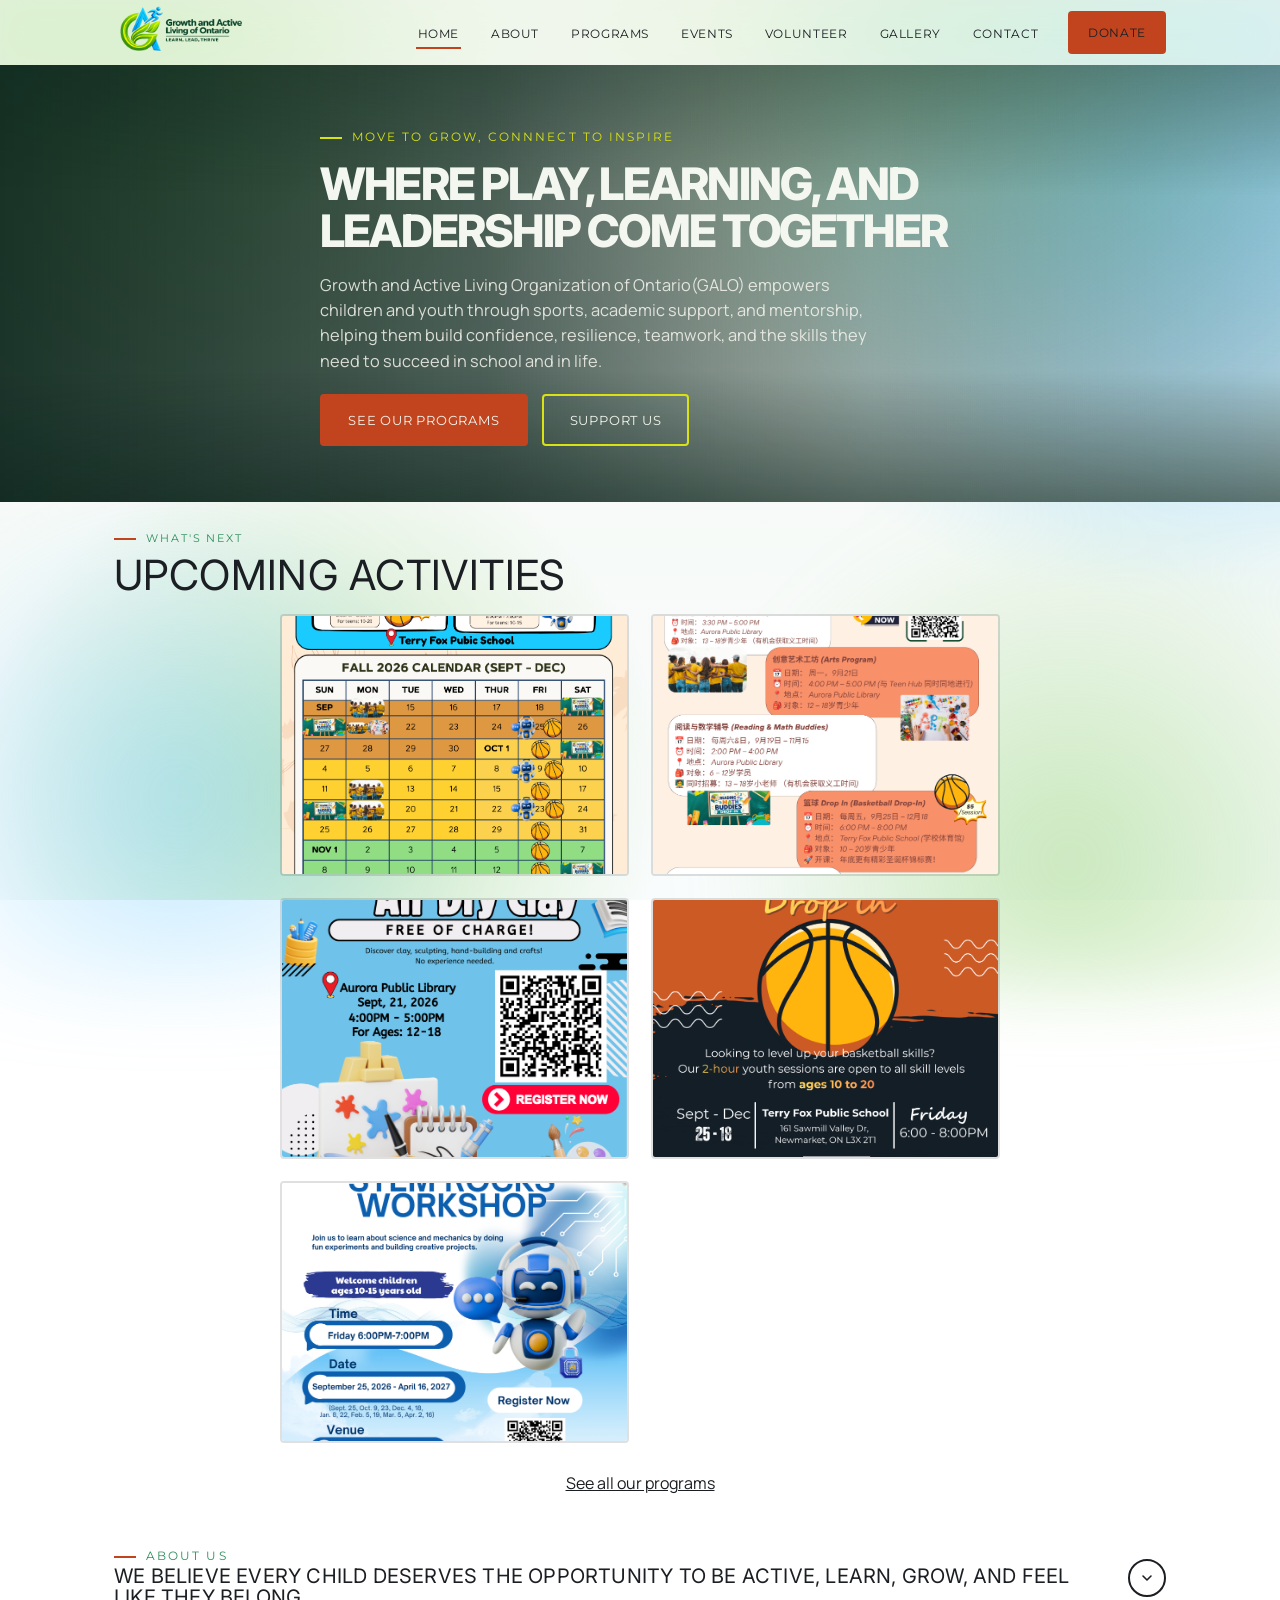
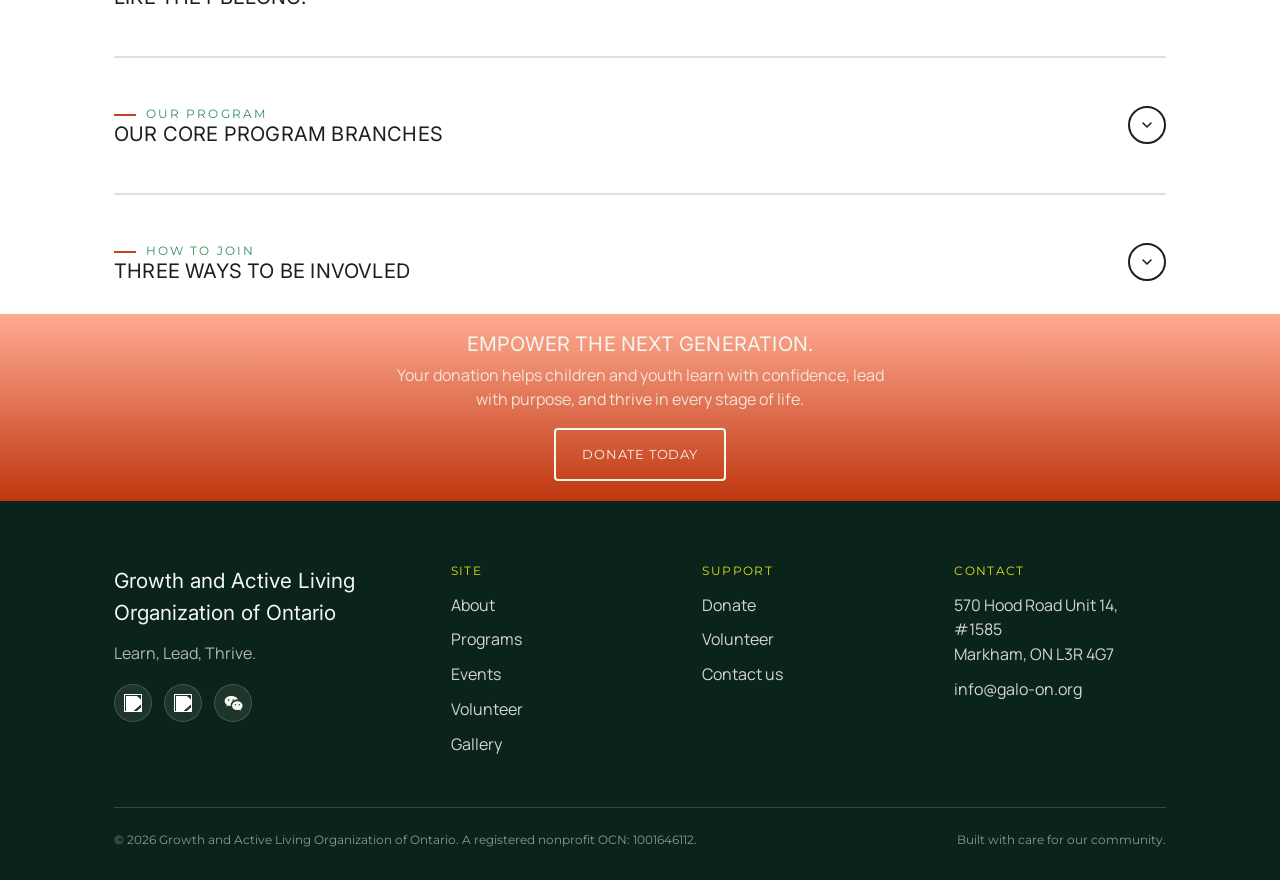
==== commit 509ee38b: "update email" ====
--- a/index.html
+++ b/index.html
@@ -292,7 +292,7 @@
         <h4>Contact</h4>
         <ul>
           <li>570 Hood Road Unit 14, #1585<br>Markham, ON L3R 4G7</li>
-          <li><a href="mailto:galo.ontario@gmail.com">galo.ontario@gmail.com</a></li>
+          <li><a href="mailto:info@galo-on.org">info@galo-on.org</a></li>
         </ul>
       </div>
     </div>
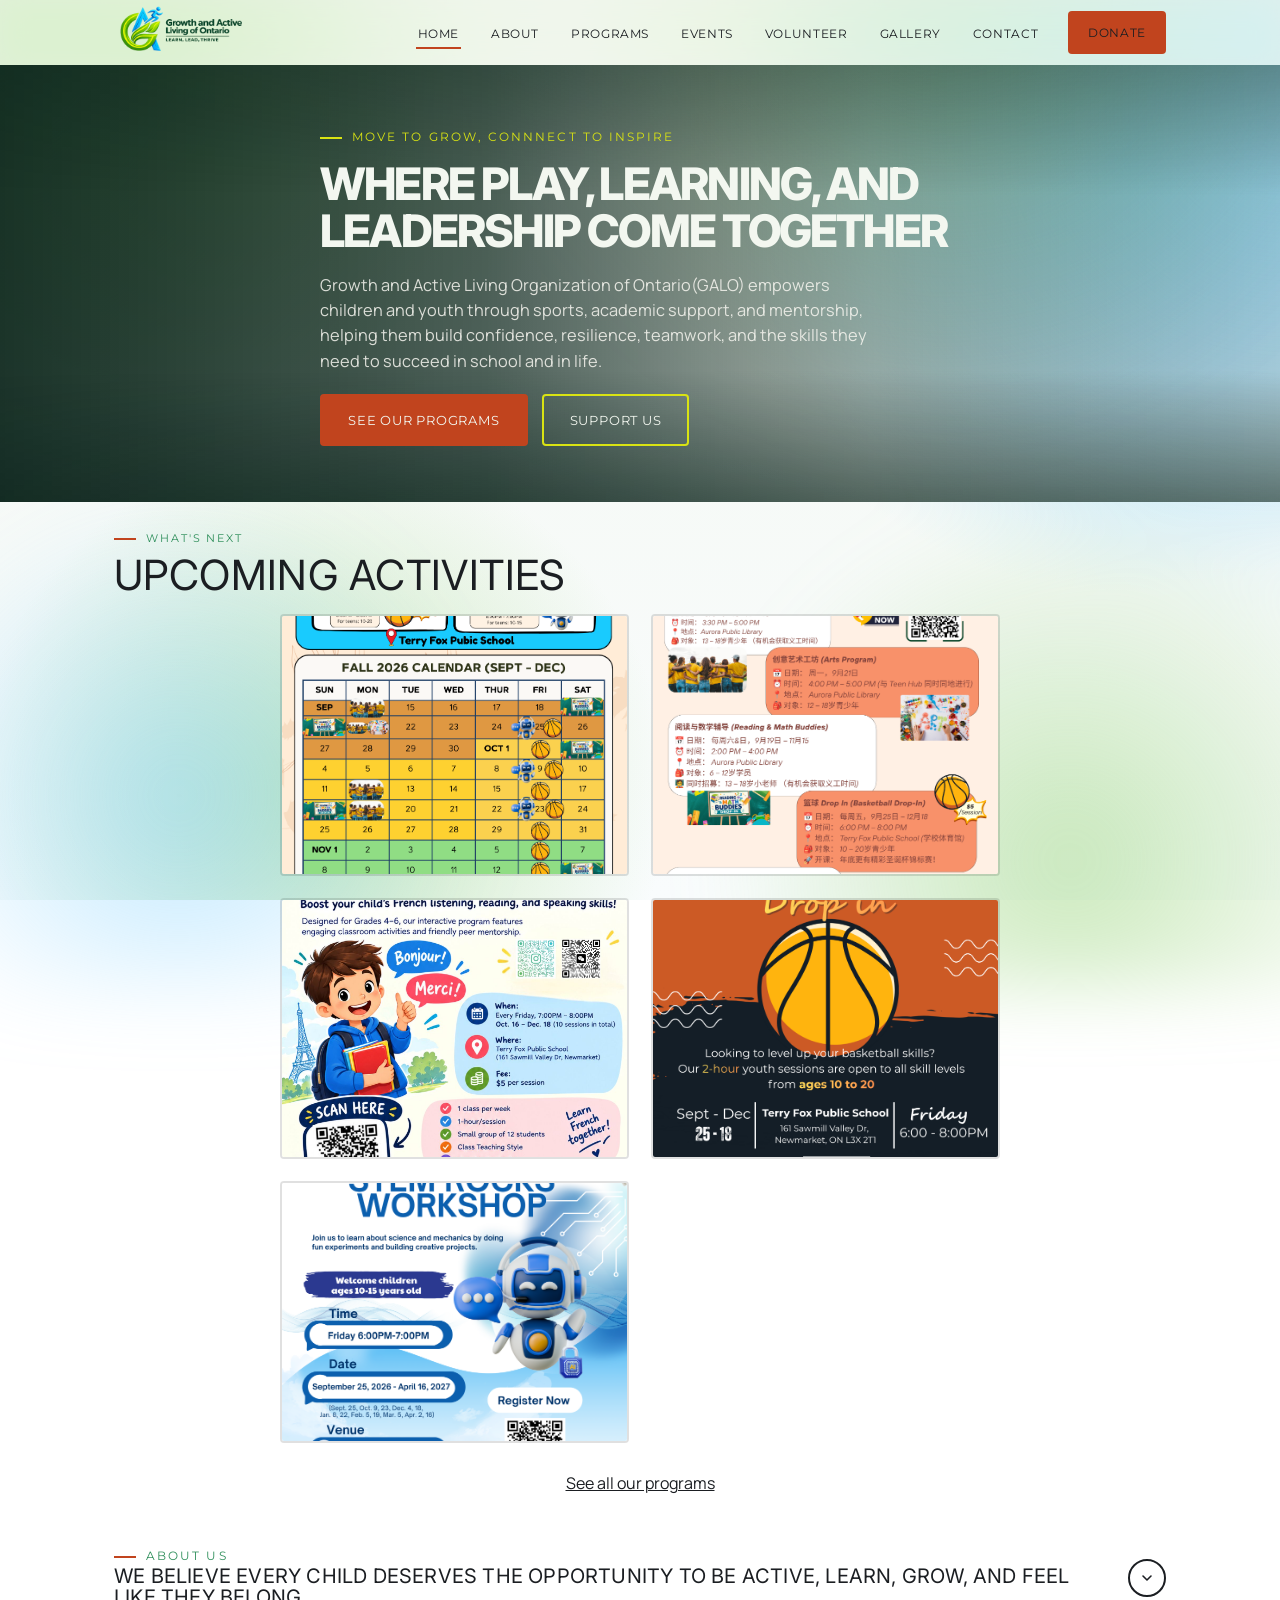
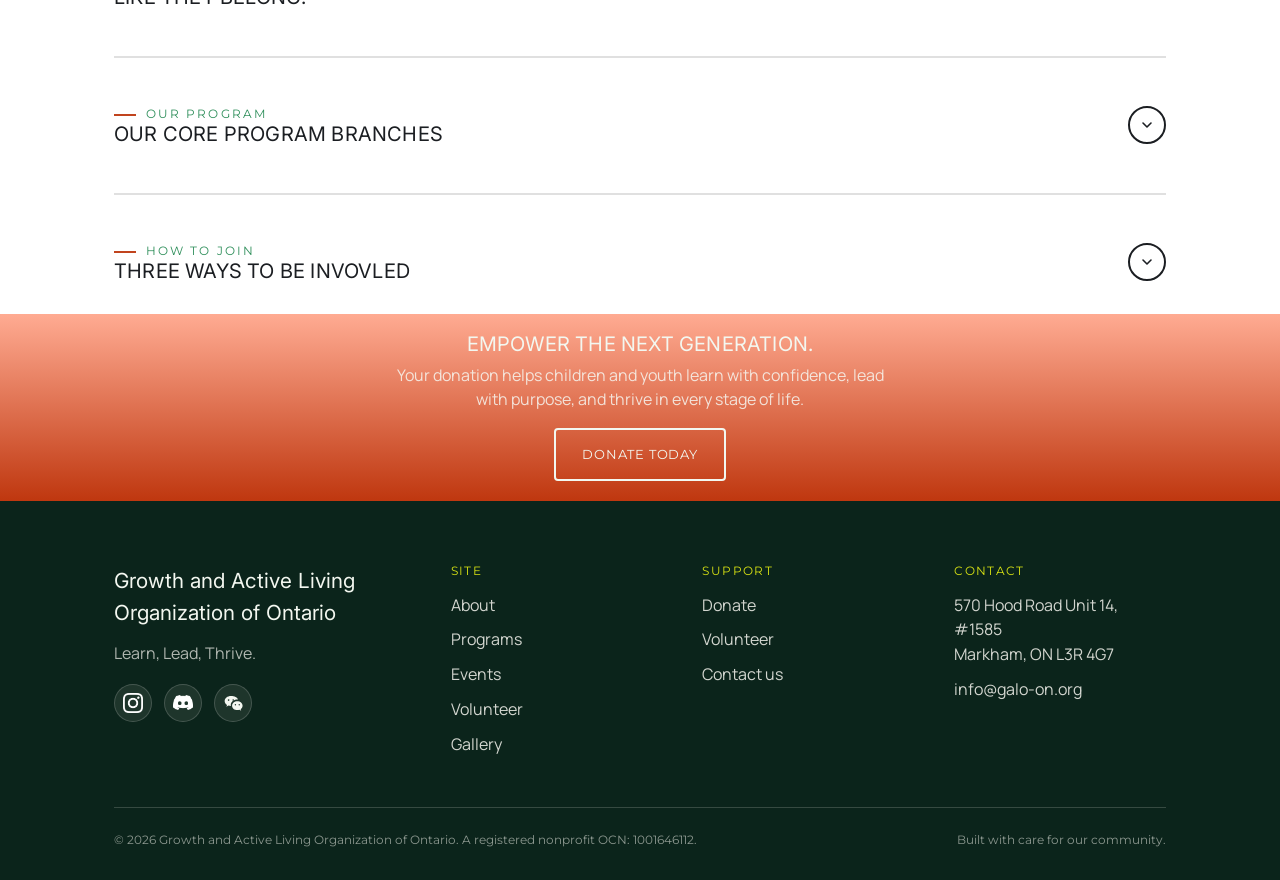
==== commit 80f53a35: "update pictures and adding regististration form" ====
--- a/index.html
+++ b/index.html
@@ -79,7 +79,7 @@
       </a>
 
       <a href="programs.html" class="activity-card" data-reveal>
-        <img src="images/Art Program.png" alt="GALO Art Program - Unleash your creativity!">
+        <img src="images/Youth French Program.JPG" alt="GALO Youth French Program">
       </a>
 
       <a href="programs.html" class="activity-card" data-reveal>
@@ -247,11 +247,9 @@
         <p style="color: rgba(246,245,239,0.7); max-width: 32ch;">Learn, Lead, Thrive.</p>
 
         <div class="footer-social">
-          <!-- Swap in your real Instagram URL -->
           <a href="https://www.instagram.com/galo_ontario_official" class="footer-social-icon" target="_blank" rel="noopener" aria-label="Follow us on Instagram">
             <img src="images/social/instagram.png" alt="">
           </a>
-          <!-- Swap in your real Discord invite link (e.g. https://discord.gg/AbCd1234) -->
           <a href="https://discord.gg/SAPTPNXDx" class="footer-social-icon" target="_blank" rel="noopener" aria-label="Join us on Discord">
             <img src="images/social/discord.png" alt="">
           </a>
--- a/css/styles.css
+++ b/css/styles.css
@@ -911,12 +911,13 @@
 }
 .footer-social-icon:hover { background: var(--turf); border-color: var(--turf); transform: translateY(-2px); }
 .footer-social-icon img {
-  width: 18px;
-  height: 18px;
+  width: 20px;
+  height: 20px;
   object-fit: contain;
   display: block;
-  /* Renders downloaded icons as solid chalk-white so they match the mono footer style.
-     Remove this filter line if you'd rather keep the icon's original colors. */
+  /* instagram.png / discord.png have real transparent backgrounds, so this
+     filter turns their colored logos into a clean white silhouette that
+     matches the WeChat icon and the rest of the footer's mono style. */
   filter: brightness(0) invert(1);
 }
 .footer-social-icon svg {
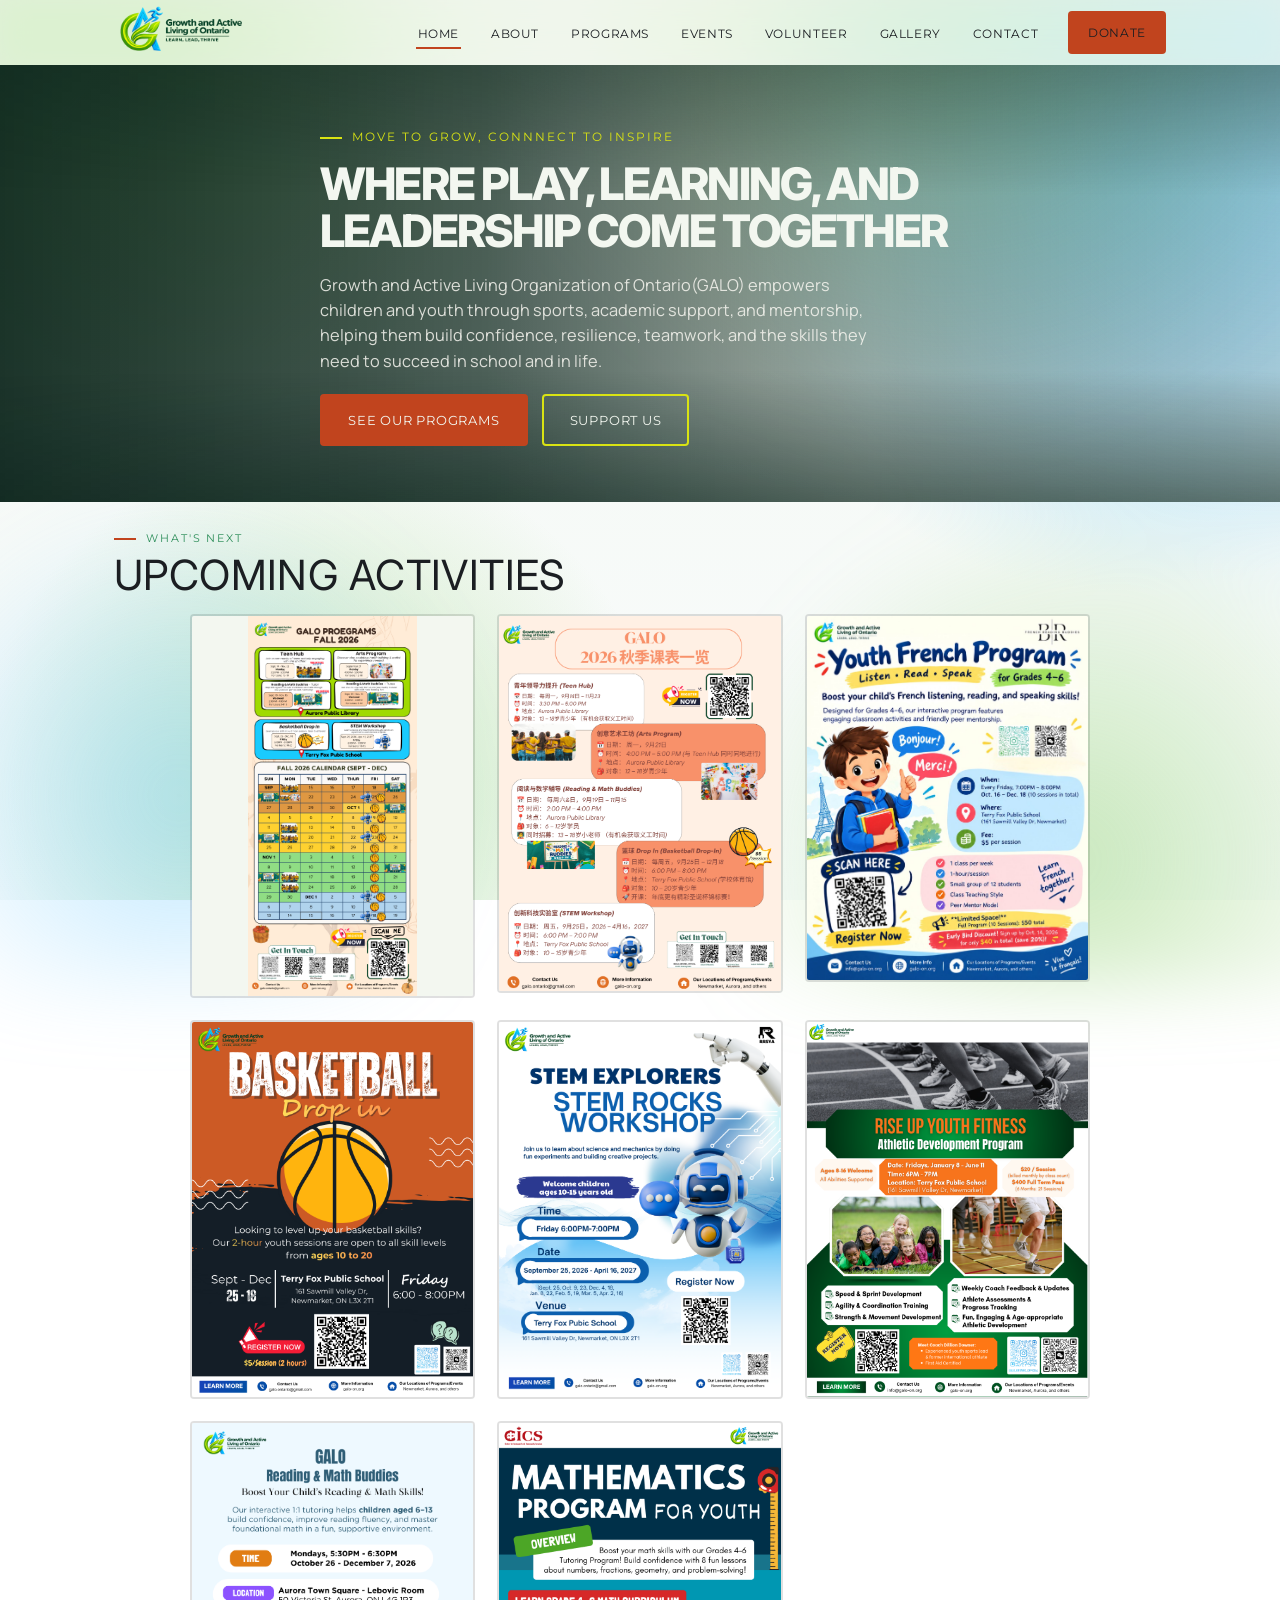
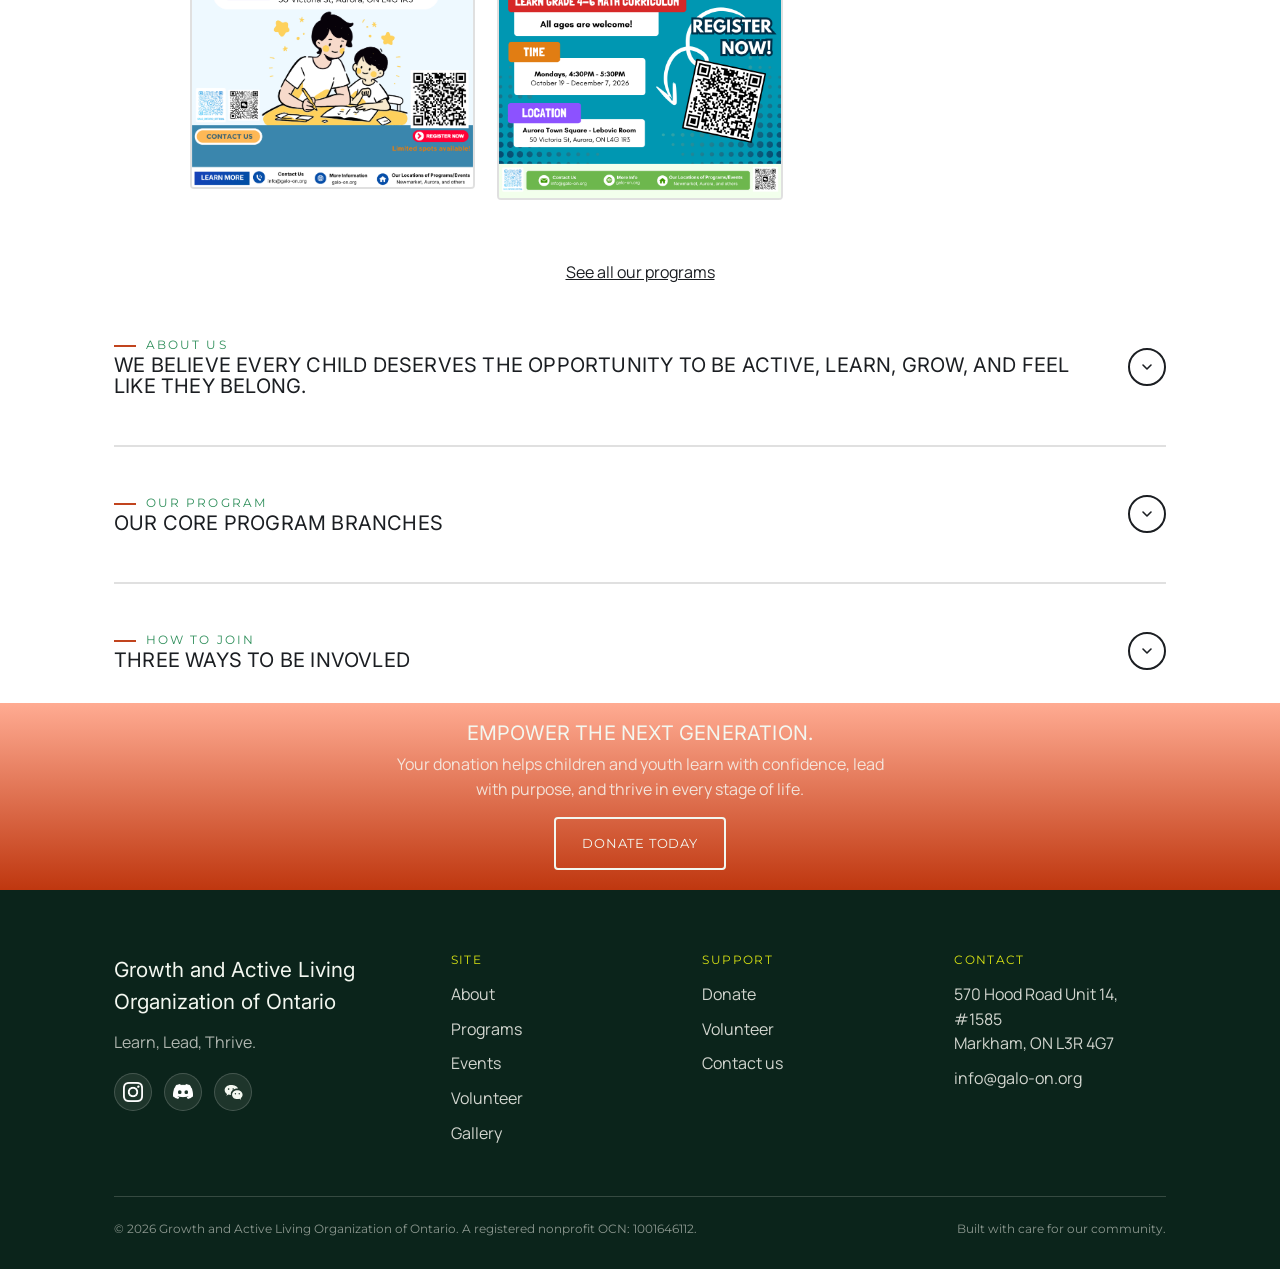
==== commit 3f686b0a: "index page enlarge update, update programs" ====
--- a/index.html
+++ b/index.html
@@ -70,24 +70,36 @@
 
     <div class="activity-grid">
 
-      <a href="programs.html" class="activity-card" data-reveal>
+      <a href="programs.html" class="activity-card">
         <img src="images/GALO Program Fall 2026.png" alt="GALO Fall 2026 Program Schedule">
       </a>
 
-      <a href="programs.html" class="activity-card" data-reveal>
+      <a href="programs.html" class="activity-card">
         <img src="images/GALO Program Fall 2026 Chinese Version.png" alt="GALO Fall 2026 Program Schedule (Chinese)">
       </a>
 
-      <a href="programs.html" class="activity-card" data-reveal>
+      <a href="programs.html" class="activity-card">
         <img src="images/Youth French Program.JPG" alt="GALO Youth French Program">
       </a>
 
-      <a href="programs.html" class="activity-card" data-reveal>
+      <a href="programs.html" class="activity-card">
         <img src="images/Basketball Drop In.png" alt="GALO Basketball Drop In">
       </a>
 
-      <a href="programs.html" class="activity-card" data-reveal>
+      <a href="programs.html" class="activity-card">
         <img src="images/STEM - 12 Sessions.png" alt="STEM Program - 12 Sessions">
+      </a>
+
+      <a href="programs.html" class="activity-card">
+        <img src="images/Rise Up Youth Fitness.png" alt="Rise Up Youth Fitness">
+      </a>
+
+      <a href="programs.html" class="activity-card">
+        <img src="images/GALO Reading Math Buddies.png" alt="GALO Reading Math Buddies">
+      </a>
+
+      <a href="programs.html" class="activity-card">
+        <img src="images/Math Program.png" alt="GALO Math Program">
       </a>
 
     </div>
--- a/css/styles.css
+++ b/css/styles.css
@@ -155,8 +155,9 @@
 /* Upcoming activities grid ---------------------------------------------------------*/
 .activity-grid {
   display: grid;
-  grid-template-columns: repeat(2, 1fr);
+  grid-template-columns: repeat(3, 1fr);
   gap: 16px;
+  align-items: start;              /* each tile keeps its own height */
 }
 
 .activity-card {
@@ -166,26 +167,23 @@
   border: 2px solid var(--line);
   border-radius: var(--radius);
   text-decoration: none;
-  transition: border-color 0.15s ease, transform 0.15s ease;
-  aspect-ratio: 4 / 3;
-}
-
-.activity-card:hover {
-  border-color: var(--turf);
-  transform: translateY(-3px);
+  transform-origin: center center;
+  transition: transform 0.25s ease, box-shadow 0.25s ease, border-color 0.15s ease;
 }
 
 .activity-card img {
   width: 100%;
-  height: 100%;
-  object-fit: cover;
+  height: auto;
+  max-height: 380px;               /* keeps small tiles from getting too tall */
+  object-fit: contain;             /* whole picture, never cropped */
+  background: var(--chalk);
   display: block;
-  transition: transform 0.4s ease;
-}
-
-.activity-card:hover img {
-  transform: scale(1.06);
-}
+}
+
+/* Left column grows rightward, right column grows leftward,
+   so the enlarged tile stays on screen */
+.activity-card:nth-child(3n + 1) { transform-origin: left center; }
+.activity-card:nth-child(3n)     { transform-origin: right center; }
 
 /* Date badge — same look as .event-table .date-badge, positioned as an overlay */
 .activity-card .activity-date {
@@ -223,17 +221,57 @@
 }
 
 .activity-footer {
-  margin-top: 28px;
+  margin-top: 60px;                /* extra room so enlarged tiles don't cover the link */
   text-align: center;
 }
 
-/* On wider screens, cap the whole grid's width so tiles don't get
-   comically large on desktop while still keeping 2 columns. */
+/* ---------- Desktop / laptop (screens 720px and wider) ---------- */
 @media (min-width: 720px) {
   .activity-grid {
-    max-width: 720px;
+    max-width: 900px;              /* size dial: ~285px per tile. 760 = smaller, 1100 = larger */
     margin: 0 auto;
     gap: 22px;
+  }
+}
+
+/* ---------- Hover enlarge (mouse / trackpad only) ---------- */
+@media (hover: hover) {
+  .activity-card:hover,
+  .activity-card:focus-visible {
+    transform: scale(2.2);         /* enlarge dial: 1.8 = moderate, 2.6 = very large */
+    z-index: 20;                   /* sits above neighboring tiles */
+    border-color: var(--turf);
+    box-shadow: 0 18px 40px rgba(0, 0, 0, 0.35);
+  }
+
+  .activity-card:hover img,
+  .activity-card:focus-visible img {
+    max-height: none;              /* show the full poster when enlarged */
+  }
+}
+
+/* ---------- Touch devices (phones and tablets, no hover) ---------- */
+@media (hover: none) {
+  .activity-card img {
+    max-height: none;              /* posters use the full tile width */
+  }
+}
+
+/* Touch tablets: 2 columns so posters are readable */
+@media (hover: none) and (min-width: 720px) and (max-width: 1023px) {
+  .activity-grid {
+    grid-template-columns: repeat(2, 1fr);
+  }
+}
+
+/* ---------- Phones (under 720px): 1 column ---------- */
+@media (max-width: 719px) {
+  .activity-grid {
+    grid-template-columns: 1fr;
+  }
+
+  .activity-card img {
+    max-height: none;
   }
 }
 
